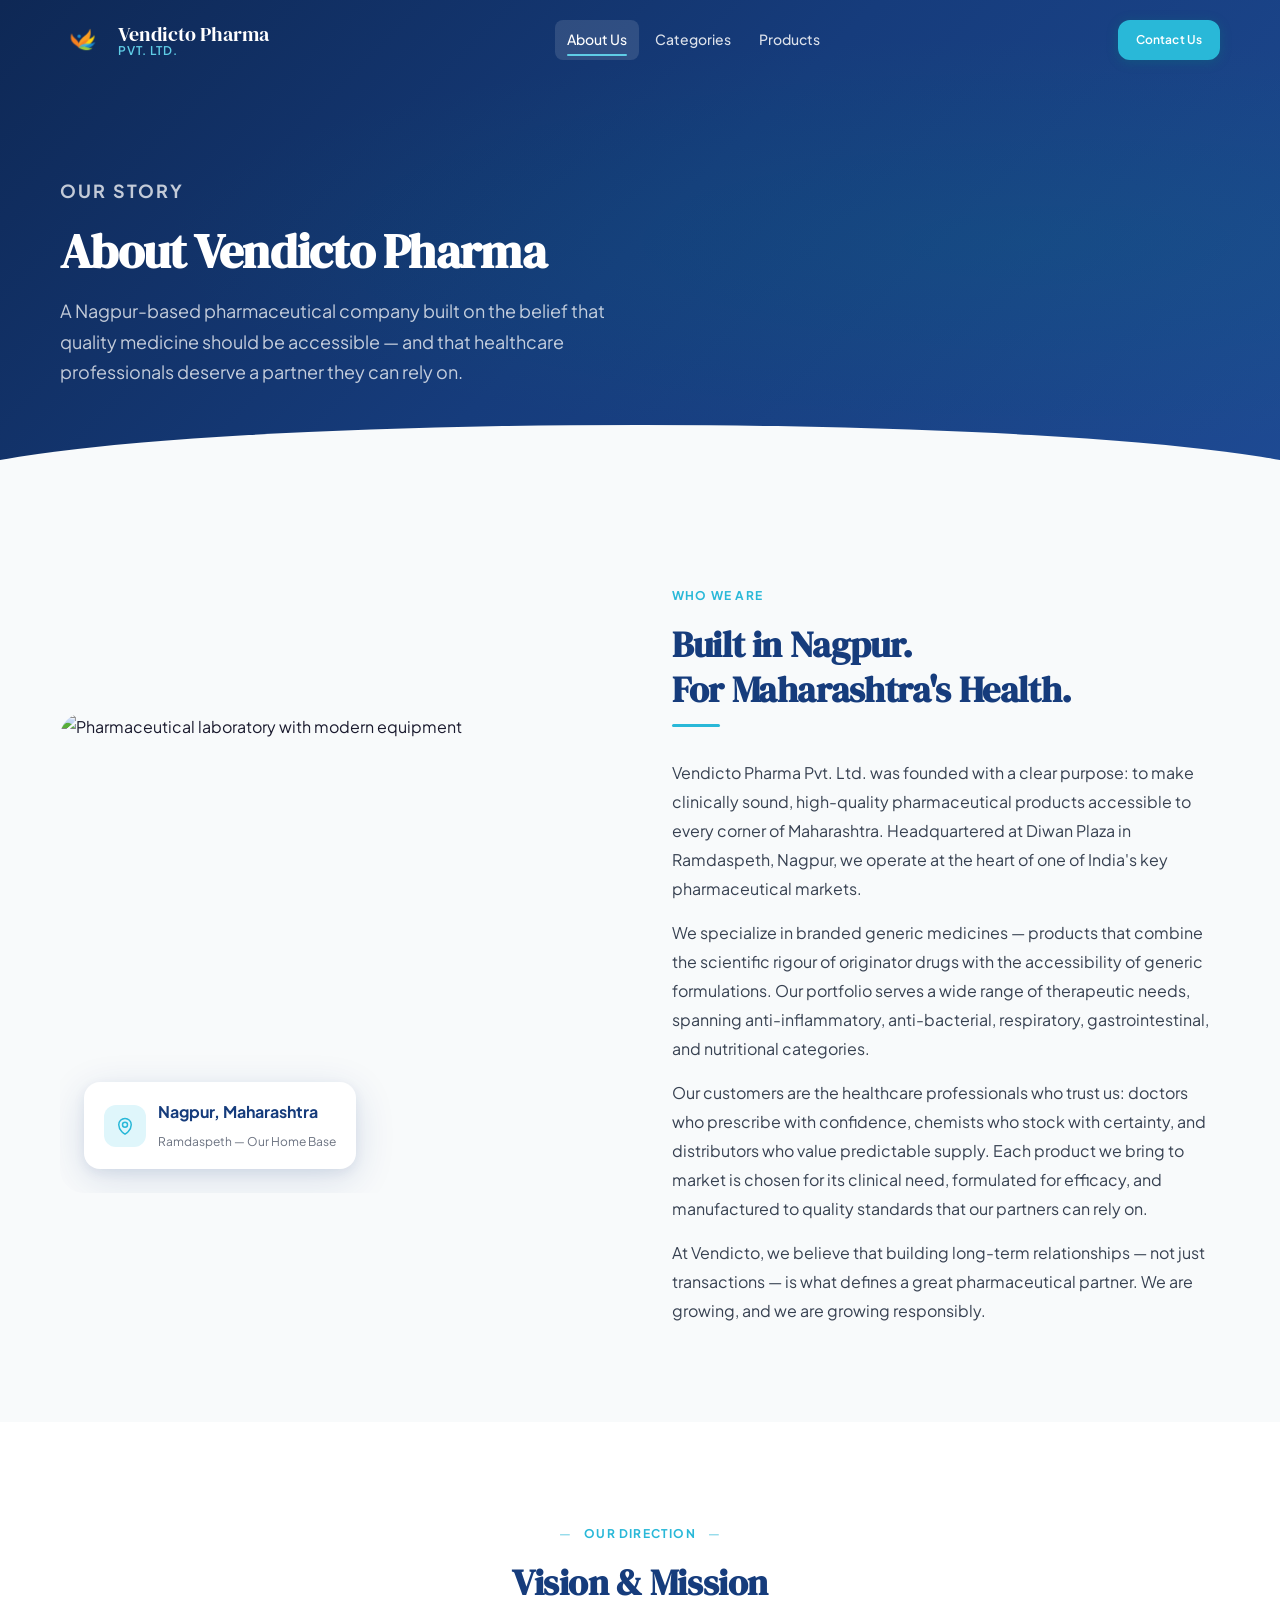
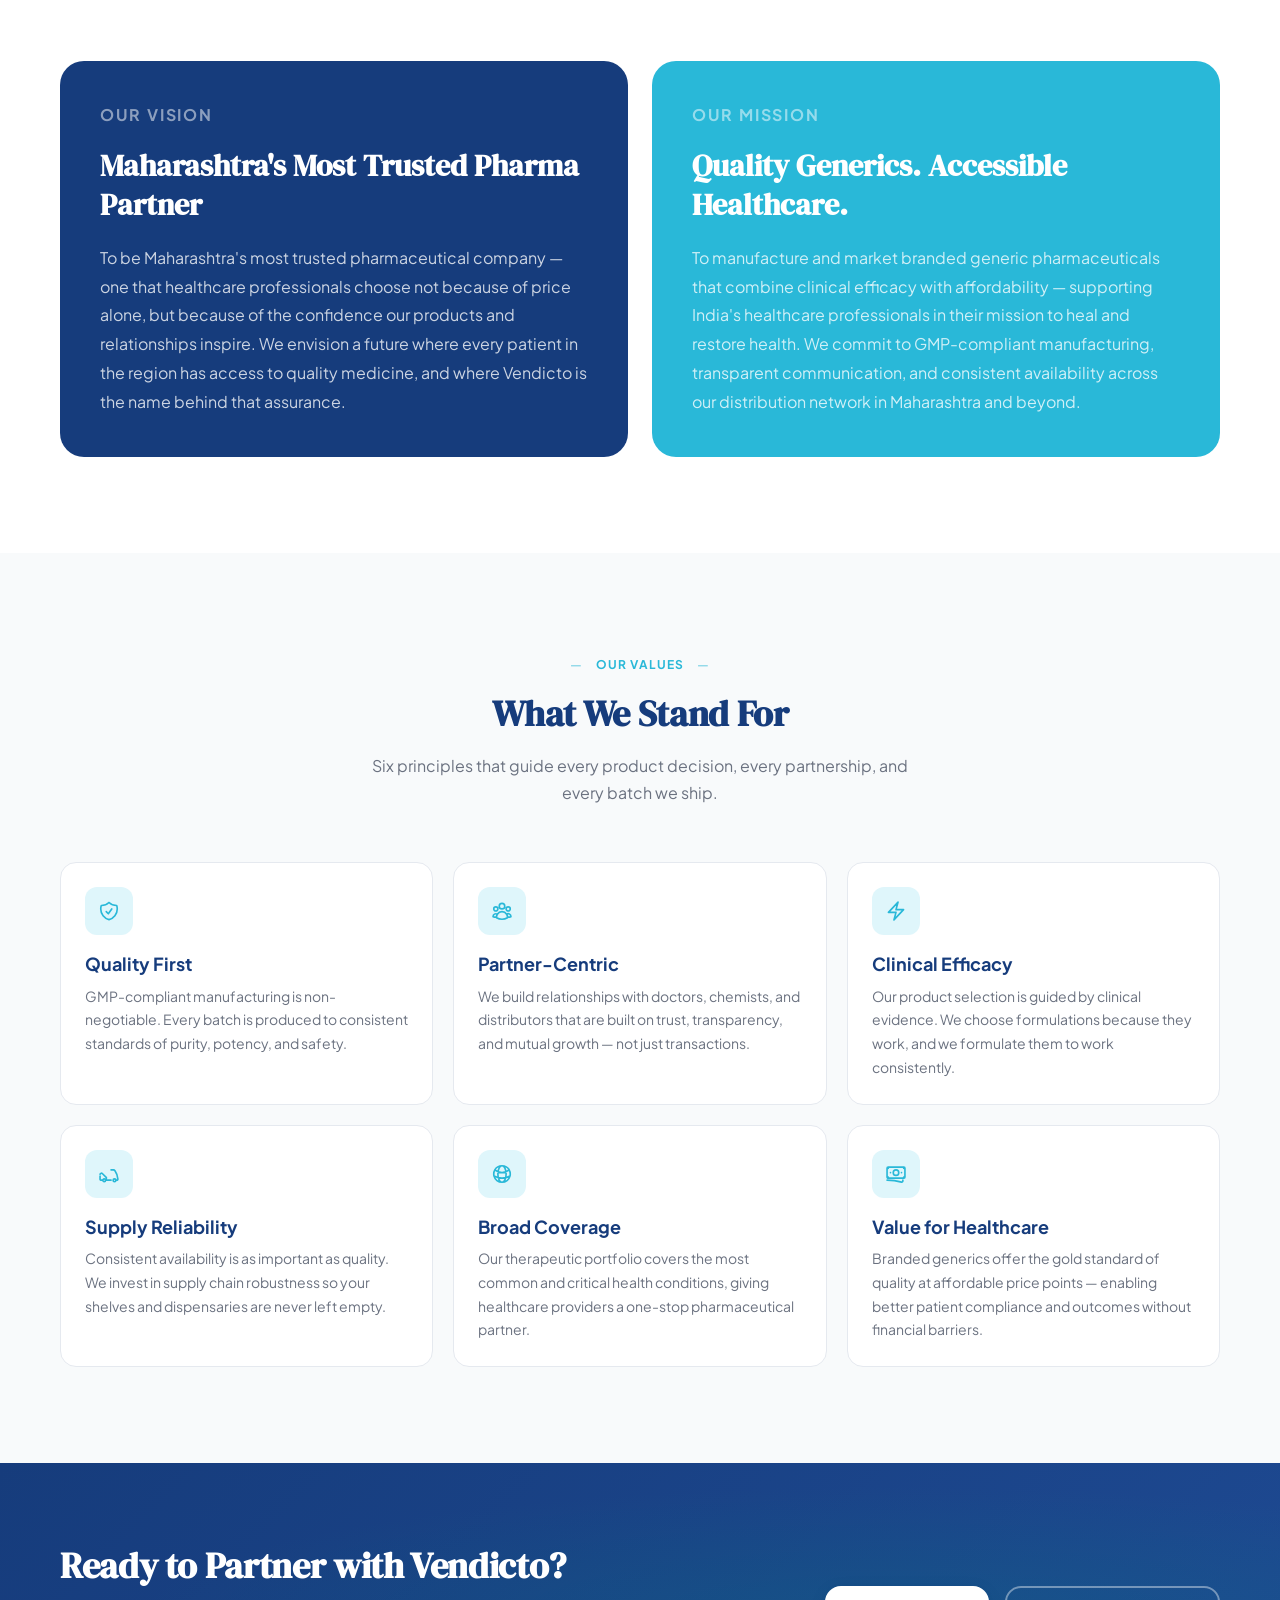
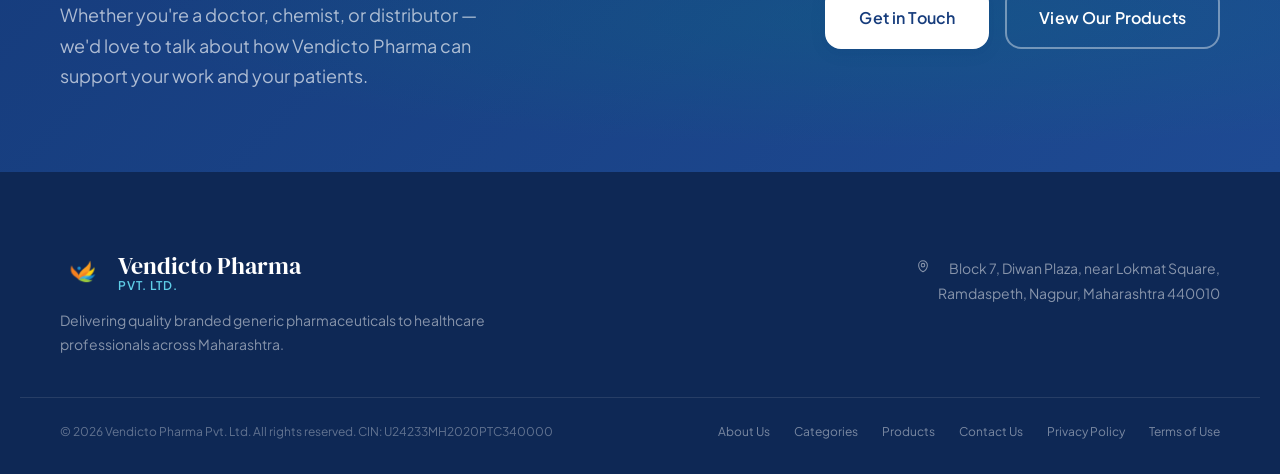
==== about.html @ 32414524 "Update canonical URLs to production domain" ====
<!DOCTYPE html>
<html lang="en">
<head>
  <meta charset="UTF-8" />
  <meta name="viewport" content="width=device-width, initial-scale=1.0" />
  <meta name="description" content="About Vendicto Pharma Pvt. Ltd. — A Nagpur-based pharmaceutical company committed to quality branded generics. Learn our story, vision, and values." />
  <link rel="canonical" href="https://vendictopharma.com/about.html" />
  <title>About Us | Vendicto Pharma Pvt. Ltd.</title>

  <link rel="preconnect" href="https://fonts.googleapis.com" />
  <link rel="preconnect" href="https://fonts.gstatic.com" crossorigin />
  <link href="https://fonts.googleapis.com/css2?family=DM+Serif+Display:ital@0;1&family=Plus+Jakarta+Sans:ital,wght@0,300;0,400;0,500;0,600;0,700;0,800;1,400&display=swap" rel="stylesheet" />

  <script src="https://cdnjs.cloudflare.com/ajax/libs/gsap/3.12.5/gsap.min.js"></script>
  <script src="https://cdnjs.cloudflare.com/ajax/libs/gsap/3.12.5/ScrollTrigger.min.js"></script>

  <link rel="stylesheet" href="styles/main.css" />
</head>
<body>

  <!-- NAVBAR -->
  <header class="navbar" role="banner">
    <div class="navbar-inner">
      <a href="index.html" class="navbar-logo" aria-label="Vendicto Pharma — Home">
        <img src="brand-monogram.png" class="logo-mark" width="46" height="46" alt="Vendicto Pharma" />
        <span class="logo-text">Vendicto Pharma<span>Pvt. Ltd.</span></span>
      </a>

      <nav class="nav-links" role="navigation" aria-label="Primary navigation">
        <a class="nav-link" href="about.html" data-page="about.html">About Us</a>
        <a class="nav-link" href="index.html#categories">Categories</a>
        <a class="nav-link" href="products.html"             data-page="products.html">Products</a>
      </nav>

      <div class="nav-cta">
        <a href="contact.html" class="btn btn-primary btn-sm">Contact Us</a>
        <button class="nav-hamburger" aria-label="Open navigation menu" aria-expanded="false" aria-controls="mobileMenu">
          <span></span><span></span><span></span>
        </button>
      </div>
    </div>
  </header>

  <div class="nav-mobile" id="mobileMenu" role="dialog" aria-modal="true" aria-label="Navigation menu">
    <div class="nav-mobile-overlay"></div>
    <div class="nav-mobile-panel">
      <div class="nav-mobile-header">
        <a href="index.html" class="navbar-logo" aria-label="Vendicto Pharma — Home">
          <img src="brand-monogram.png" class="logo-mark" width="46" height="46" alt="Vendicto Pharma" />
          <span class="logo-text">Vendicto Pharma<span>Pvt. Ltd.</span></span>
        </a>
        <button class="nav-mobile-close" aria-label="Close navigation menu">&#x2715;</button>
      </div>
      <nav>
        <a class="nav-link" href="index.html">Home</a>
        <a class="nav-link active" href="about.html" data-page="about.html">About Us</a>
        <a class="nav-link" href="index.html#categories">Categories</a>
        <a class="nav-link" href="products.html" data-page="products.html">Products</a>
        <a class="nav-link" href="contact.html"  data-page="contact.html">Contact Us</a>
      </nav>
    </div>
  </div>

  <main>

    <!-- PAGE HERO -->
    <section class="page-hero" aria-label="About Us page header">
      <div class="container">
        <p class="page-hero-label">Our Story</p>
        <h1>About Vendicto Pharma</h1>
        <p>A Nagpur-based pharmaceutical company built on the belief that quality medicine should be accessible — and that healthcare professionals deserve a partner they can rely on.</p>
      </div>
    </section>

    <!-- OUR STORY -->
    <section class="section section--bg" id="our-story">
      <div class="container">
        <div class="story-grid">
          <div class="story-image reveal">
            <img
              src="https://images.unsplash.com/photo-1576671081837-49000212a370?auto=format&fit=crop&w=900&q=80"
              alt="Pharmaceutical laboratory with modern equipment"
              width="900"
              height="480"
              loading="lazy"
            />
            <div class="story-image-badge">
              <div class="story-image-badge-icon" aria-hidden="true">
                <svg width="20" height="20" viewBox="0 0 24 24" fill="none" stroke="currentColor" stroke-width="1.8"><path d="M15 10.5a3 3 0 11-6 0 3 3 0 016 0z" stroke-linecap="round" stroke-linejoin="round"/><path d="M19.5 10.5c0 7.142-7.5 11.25-7.5 11.25S4.5 17.642 4.5 10.5a7.5 7.5 0 1115 0z" stroke-linecap="round" stroke-linejoin="round"/></svg>
              </div>
              <div class="story-image-badge-text">
                <strong>Nagpur, Maharashtra</strong>
                <span>Ramdaspeth — Our Home Base</span>
              </div>
            </div>
          </div>

          <div class="story-content reveal">
            <span class="section-label">Who We Are</span>
            <h2 class="heading-underline" style="margin-bottom: 2rem;">Built in Nagpur.<br>For Maharashtra's Health.</h2>

            <p>Vendicto Pharma Pvt. Ltd. was founded with a clear purpose: to make clinically sound, high-quality pharmaceutical products accessible to every corner of Maharashtra. Headquartered at Diwan Plaza in Ramdaspeth, Nagpur, we operate at the heart of one of India's key pharmaceutical markets.</p>

            <p>We specialize in branded generic medicines — products that combine the scientific rigour of originator drugs with the accessibility of generic formulations. Our portfolio serves a wide range of therapeutic needs, spanning anti-inflammatory, anti-bacterial, respiratory, gastrointestinal, and nutritional categories.</p>

            <p>Our customers are the healthcare professionals who trust us: doctors who prescribe with confidence, chemists who stock with certainty, and distributors who value predictable supply. Each product we bring to market is chosen for its clinical need, formulated for efficacy, and manufactured to quality standards that our partners can rely on.</p>

            <p>At Vendicto, we believe that building long-term relationships — not just transactions — is what defines a great pharmaceutical partner. We are growing, and we are growing responsibly.</p>
          </div>
        </div>
      </div>
    </section>

    <!-- VISION & MISSION -->
    <section class="section section--white" id="vision-mission">
      <div class="container">
        <div class="section-header section-header--centered reveal">
          <span class="section-label">Our Direction</span>
          <h2>Vision &amp; Mission</h2>
        </div>

        <div class="vm-grid">
          <div class="vm-card vm-card--vision reveal">
            <p class="vm-card-label">Our Vision</p>
            <h3>Maharashtra's Most Trusted Pharma Partner</h3>
            <p>To be Maharashtra's most trusted pharmaceutical company — one that healthcare professionals choose not because of price alone, but because of the confidence our products and relationships inspire. We envision a future where every patient in the region has access to quality medicine, and where Vendicto is the name behind that assurance.</p>
          </div>

          <div class="vm-card vm-card--mission reveal">
            <p class="vm-card-label">Our Mission</p>
            <h3>Quality Generics. Accessible Healthcare.</h3>
            <p>To manufacture and market branded generic pharmaceuticals that combine clinical efficacy with affordability — supporting India's healthcare professionals in their mission to heal and restore health. We commit to GMP-compliant manufacturing, transparent communication, and consistent availability across our distribution network in Maharashtra and beyond.</p>
          </div>
        </div>
      </div>
    </section>

    <!-- VALUES / WHY CHOOSE US -->
    <section class="section section--bg" id="our-values">
      <div class="container">
        <div class="section-header section-header--centered reveal">
          <span class="section-label">Our Values</span>
          <h2>What We Stand For</h2>
          <p>Six principles that guide every product decision, every partnership, and every batch we ship.</p>
        </div>

        <div class="values-grid reveal">

          <div class="value-card">
            <div class="value-card-icon" aria-hidden="true">
              <svg width="22" height="22" viewBox="0 0 24 24" fill="none" stroke="currentColor" stroke-width="1.8"><path d="M9 12.75L11.25 15 15 9.75m-3-7.036A11.959 11.959 0 013.598 6 11.99 11.99 0 003 9.749c0 5.592 3.824 10.29 9 11.623 5.176-1.332 9-6.03 9-11.622 0-1.31-.21-2.571-.598-3.751h-.152c-3.196 0-6.1-1.248-8.25-3.285z" stroke-linecap="round" stroke-linejoin="round"/></svg>
            </div>
            <h4>Quality First</h4>
            <p>GMP-compliant manufacturing is non-negotiable. Every batch is produced to consistent standards of purity, potency, and safety.</p>
          </div>

          <div class="value-card">
            <div class="value-card-icon" aria-hidden="true">
              <svg width="22" height="22" viewBox="0 0 24 24" fill="none" stroke="currentColor" stroke-width="1.8"><path d="M18 18.72a9.094 9.094 0 003.741-.479 3 3 0 00-4.682-2.72m.94 3.198l.001.031c0 .225-.012.447-.037.666A11.944 11.944 0 0112 21c-2.17 0-4.207-.576-5.963-1.584A6.062 6.062 0 016 18.719m12 0a5.971 5.971 0 00-.941-3.197m0 0A5.995 5.995 0 0012 12.75a5.995 5.995 0 00-5.058 2.772m0 0a3 3 0 00-4.681 2.72 8.986 8.986 0 003.74.477m.94-3.197a5.971 5.971 0 00-.94 3.197M15 6.75a3 3 0 11-6 0 3 3 0 016 0zm6 3a2.25 2.25 0 11-4.5 0 2.25 2.25 0 014.5 0zm-13.5 0a2.25 2.25 0 11-4.5 0 2.25 2.25 0 014.5 0z" stroke-linecap="round" stroke-linejoin="round"/></svg>
            </div>
            <h4>Partner-Centric</h4>
            <p>We build relationships with doctors, chemists, and distributors that are built on trust, transparency, and mutual growth — not just transactions.</p>
          </div>

          <div class="value-card">
            <div class="value-card-icon" aria-hidden="true">
              <svg width="22" height="22" viewBox="0 0 24 24" fill="none" stroke="currentColor" stroke-width="1.8"><path d="M3.75 13.5l10.5-11.25L12 10.5h8.25L9.75 21.75 12 13.5H3.75z" stroke-linecap="round" stroke-linejoin="round"/></svg>
            </div>
            <h4>Clinical Efficacy</h4>
            <p>Our product selection is guided by clinical evidence. We choose formulations because they work, and we formulate them to work consistently.</p>
          </div>

          <div class="value-card">
            <div class="value-card-icon" aria-hidden="true">
              <svg width="22" height="22" viewBox="0 0 24 24" fill="none" stroke="currentColor" stroke-width="1.8"><path d="M8.25 18.75a1.5 1.5 0 01-3 0m3 0a1.5 1.5 0 00-3 0m3 0h6m-9 0H3.375a1.125 1.125 0 01-1.125-1.125V14.25m17.25 4.5a1.5 1.5 0 01-3 0m3 0a1.5 1.5 0 00-3 0m3 0h1.125c.621 0 1.129-.504 1.09-1.124a17.902 17.902 0 00-3.213-9.193 2.056 2.056 0 00-1.58-.86H14.25M8.25 18.75l.866-1.732a1.125 1.125 0 00-.182-1.28l-4.25-4.25a1.125 1.125 0 00-1.44-.1L2.25 12.25" stroke-linecap="round" stroke-linejoin="round"/></svg>
            </div>
            <h4>Supply Reliability</h4>
            <p>Consistent availability is as important as quality. We invest in supply chain robustness so your shelves and dispensaries are never left empty.</p>
          </div>

          <div class="value-card">
            <div class="value-card-icon" aria-hidden="true">
              <svg width="22" height="22" viewBox="0 0 24 24" fill="none" stroke="currentColor" stroke-width="1.8"><path d="M12 21a9.004 9.004 0 008.716-6.747M12 21a9.004 9.004 0 01-8.716-6.747M12 21c2.485 0 4.5-4.03 4.5-9S14.485 3 12 3m0 18c-2.485 0-4.5-4.03-4.5-9S9.515 3 12 3m0 0a8.997 8.997 0 017.843 4.582M12 3a8.997 8.997 0 00-7.843 4.582m15.686 0A11.953 11.953 0 0112 10.5c-2.998 0-5.74-1.1-7.843-2.918m15.686 0A8.959 8.959 0 0121 12c0 .778-.099 1.533-.284 2.253m0 0A17.919 17.919 0 0112 16.5c-3.162 0-6.133-.815-8.716-2.247m0 0A9.015 9.015 0 013 12c0-1.605.42-3.113 1.157-4.418" stroke-linecap="round" stroke-linejoin="round"/></svg>
            </div>
            <h4>Broad Coverage</h4>
            <p>Our therapeutic portfolio covers the most common and critical health conditions, giving healthcare providers a one-stop pharmaceutical partner.</p>
          </div>

          <div class="value-card">
            <div class="value-card-icon" aria-hidden="true">
              <svg width="22" height="22" viewBox="0 0 24 24" fill="none" stroke="currentColor" stroke-width="1.8"><path d="M2.25 18.75a60.07 60.07 0 0115.797 2.101c.727.198 1.453-.342 1.453-1.096V18.75M3.75 4.5v.75A.75.75 0 013 6h-.75m0 0v-.375c0-.621.504-1.125 1.125-1.125H20.25M2.25 6v9m18-10.5v.75c0 .414.336.75.75.75h.75m-1.5-1.5h.375c.621 0 1.125.504 1.125 1.125v9.75c0 .621-.504 1.125-1.125 1.125h-.375m1.5-1.5H21a.75.75 0 00-.75.75v.75m0 0H3.75m0 0h-.375a1.125 1.125 0 01-1.125-1.125V15m1.5 1.5v-.75A.75.75 0 003 15h-.75M15 10.5a3 3 0 11-6 0 3 3 0 016 0zm3 0h.008v.008H18V10.5zm-12 0h.008v.008H6V10.5z" stroke-linecap="round" stroke-linejoin="round"/></svg>
            </div>
            <h4>Value for Healthcare</h4>
            <p>Branded generics offer the gold standard of quality at affordable price points — enabling better patient compliance and outcomes without financial barriers.</p>
          </div>

        </div>
      </div>
    </section>

    <!-- CTA BANNER -->
    <section class="cta-banner" aria-label="Contact us call to action">
      <div class="cta-banner-inner">
        <div>
          <h2>Ready to Partner with Vendicto?</h2>
          <p>Whether you're a doctor, chemist, or distributor — we'd love to talk about how Vendicto Pharma can support your work and your patients.</p>
        </div>
        <div class="cta-banner-actions">
          <a href="contact.html" class="btn btn-white btn-lg">Get in Touch</a>
          <a href="products.html" class="btn btn-outline-white btn-lg">View Our Products</a>
        </div>
      </div>
    </section>

  </main>

  <!-- FOOTER -->
  <footer class="footer" role="contentinfo">
    <div class="footer-top">
      <div class="footer-brand">
        <a href="index.html" class="navbar-logo" aria-label="Vendicto Pharma — Home">
          <img src="brand-monogram.png" class="logo-mark" width="46" height="46" alt="Vendicto Pharma" />
          <span class="logo-text">Vendicto Pharma<span>Pvt. Ltd.</span></span>
        </a>
        <p class="footer-tagline">Delivering quality branded generic pharmaceuticals to healthcare professionals across Maharashtra.</p>
      </div>
      <address class="footer-address" style="font-style:normal;">
        <svg width="14" height="14" viewBox="0 0 24 24" fill="none" stroke="currentColor" stroke-width="1.8" aria-hidden="true" style="flex-shrink:0;margin-top:3px;"><path d="M15 10.5a3 3 0 11-6 0 3 3 0 016 0z" stroke-linecap="round" stroke-linejoin="round"/><path d="M19.5 10.5c0 7.142-7.5 11.25-7.5 11.25S4.5 17.642 4.5 10.5a7.5 7.5 0 1115 0z" stroke-linecap="round" stroke-linejoin="round"/></svg>
        Block 7, Diwan Plaza, near Lokmat Square,<br>Ramdaspeth, Nagpur, Maharashtra 440010
      </address>
    </div>
    <div class="footer-bottom">
      <p class="footer-copyright">&copy; 2026 Vendicto Pharma Pvt. Ltd. All rights reserved. CIN: U24233MH2020PTC340000</p>
      <nav class="footer-all-links" aria-label="Footer links">
        <a href="about.html">About Us</a>
        <a href="index.html#categories">Categories</a>
        <a href="products.html">Products</a>
        <a href="contact.html">Contact Us</a>
        <a href="#">Privacy Policy</a>
        <a href="#">Terms of Use</a>
      </nav>
    </div>
  </footer>

  <script src="js/main.js"></script>
</body>
</html>
---- styles/main.css ----
/* ==========================================================================
   Vendicto Pharma Pvt. Ltd. — Design System
   Agency: Crayon Studios
   Archetype: Ruler (Authority) + Caregiver (Warmth)
   Stack: Pure HTML/CSS/JS | DM Serif Display + Plus Jakarta Sans | GSAP
   ========================================================================== */

/* --------------------------------------------------------------------------
   1. DESIGN TOKENS
   -------------------------------------------------------------------------- */
:root {
  /* Brand Colors */
  --navy:          #163C7C;
  --navy-dark:     #0e2855;
  --navy-mid:      #1e4a93;
  --navy-soft:     #EDF2FA;
  --navy-subtle:   #f3f6fc;
  --teal:          #29B8D8;
  --teal-dark:     #1A9AB8;
  --teal-light:    #DFF6FB;
  --teal-mid:      #5FCDE6;

  /* Neutrals */
  --white:         #FFFFFF;
  --bg:            #F8FAFB;
  --surface:       #FFFFFF;
  --border:        #E5E9EF;
  --border-dark:   #d0d8e4;

  /* Text */
  --text-primary:  #1A1A2E;
  --text-secondary:#374151;
  --text-muted:    #6B7280;
  --text-light:    #9CA3AF;
  --text-inverse:  #FFFFFF;

  /* Accents */
  --orange:        #F4793A;
  --orange-light:  #FFF0E9;
  --green-soft:    #E8F5E9;

  /* Typography */
  --font-display:  'DM Serif Display', Georgia, serif;
  --font-body:     'Plus Jakarta Sans', -apple-system, sans-serif;

  /* Scale */
  --text-xs:   0.75rem;     /* 12px */
  --text-sm:   0.875rem;    /* 14px */
  --text-base: 1rem;        /* 16px */
  --text-lg:   1.125rem;    /* 18px */
  --text-xl:   1.25rem;     /* 20px */
  --text-2xl:  1.5rem;      /* 24px */
  --text-3xl:  1.875rem;    /* 30px */
  --text-4xl:  2.25rem;     /* 36px */
  --text-5xl:  3rem;        /* 48px */
  --text-6xl:  3.75rem;     /* 60px */
  --text-7xl:  4.5rem;      /* 72px */

  /* Spacing */
  --space-1:  0.25rem;
  --space-2:  0.5rem;
  --space-3:  0.75rem;
  --space-4:  1rem;
  --space-5:  1.25rem;
  --space-6:  1.5rem;
  --space-8:  2rem;
  --space-10: 2.5rem;
  --space-12: 3rem;
  --space-16: 4rem;
  --space-20: 5rem;
  --space-24: 6rem;
  --space-32: 8rem;

  /* Radii */
  --radius-sm:  0.25rem;
  --radius-md:  0.5rem;
  --radius-lg:  0.75rem;
  --radius-xl:  1rem;
  --radius-2xl: 1.5rem;
  --radius-full: 9999px;

  /* Shadows */
  --shadow-sm:  0 1px 3px rgba(22, 60, 124, 0.06), 0 1px 2px rgba(22, 60, 124, 0.04);
  --shadow-md:  0 4px 16px rgba(22, 60, 124, 0.10), 0 2px 6px rgba(22, 60, 124, 0.06);
  --shadow-lg:  0 10px 40px rgba(22, 60, 124, 0.14), 0 4px 12px rgba(22, 60, 124, 0.08);
  --shadow-xl:  0 20px 60px rgba(22, 60, 124, 0.18);
  --shadow-teal: 0 4px 20px rgba(41, 184, 216, 0.28);

  /* Transitions */
  --ease-out:  cubic-bezier(0.16, 1, 0.3, 1);
  --ease-in:   cubic-bezier(0.4, 0, 1, 1);
  --duration-fast:   150ms;
  --duration-normal: 250ms;
  --duration-slow:   400ms;

  /* Container */
  --container-max: 1240px;
  --container-pad: clamp(1.25rem, 5vw, 2.5rem);
  --section-py: clamp(4rem, 8vw, 6rem);
}

/* --------------------------------------------------------------------------
   2. RESET & BASE
   -------------------------------------------------------------------------- */
*, *::before, *::after {
  box-sizing: border-box;
  margin: 0;
  padding: 0;
}

html {
  scroll-behavior: smooth;
  -webkit-text-size-adjust: 100%;
}

body {
  font-family: var(--font-body);
  font-size: var(--text-base);
  line-height: 1.7;
  color: var(--text-primary);
  background-color: var(--bg);
  -webkit-font-smoothing: antialiased;
  -moz-osx-font-smoothing: grayscale;
  overflow-x: hidden;
}

img {
  max-width: 100%;
  height: auto;
  display: block;
}

a {
  color: inherit;
  text-decoration: none;
}

ul, ol {
  list-style: none;
}

button {
  font-family: var(--font-body);
  cursor: pointer;
  border: none;
  background: none;
}

input, textarea, select {
  font-family: var(--font-body);
  font-size: var(--text-base);
}

:focus-visible {
  outline: 2px solid var(--teal);
  outline-offset: 3px;
  border-radius: var(--radius-sm);
}

@media (prefers-reduced-motion: reduce) {
  *, *::before, *::after {
    animation-duration: 0.01ms !important;
    animation-iteration-count: 1 !important;
    transition-duration: 0.01ms !important;
  }
  /* keep marquee scrolling even with reduced-motion preference */
  .certs-track {
    animation-duration: 40s !important;
    animation-iteration-count: infinite !important;
  }
}

/* --------------------------------------------------------------------------
   3. TYPOGRAPHY
   -------------------------------------------------------------------------- */
.display-xl {
  font-family: var(--font-display);
  font-size: clamp(2.75rem, 6vw, var(--text-7xl));
  line-height: 1.1;
  letter-spacing: -0.02em;
  color: var(--text-primary);
}

.display-lg {
  font-family: var(--font-display);
  font-size: clamp(2.25rem, 5vw, var(--text-6xl));
  line-height: 1.15;
  letter-spacing: -0.02em;
}

h1, .h1 {
  font-family: var(--font-display);
  font-size: clamp(2rem, 4vw, var(--text-5xl));
  line-height: 1.2;
  letter-spacing: -0.015em;
}

h2, .h2 {
  font-family: var(--font-display);
  font-size: clamp(1.75rem, 3.5vw, var(--text-4xl));
  line-height: 1.25;
  letter-spacing: -0.01em;
  color: var(--navy);
}

h3, .h3 {
  font-family: var(--font-body);
  font-size: var(--text-2xl);
  font-weight: 700;
  line-height: 1.3;
  color: var(--text-primary);
}

h4, .h4 {
  font-family: var(--font-body);
  font-size: var(--text-xl);
  font-weight: 600;
  line-height: 1.4;
}

.text-lead {
  font-size: var(--text-lg);
  line-height: 1.75;
  color: var(--text-secondary);
  font-weight: 400;
}

.text-body {
  font-size: var(--text-base);
  line-height: 1.75;
  color: var(--text-secondary);
}

.text-sm { font-size: var(--text-sm); }
.text-xs { font-size: var(--text-xs); }

.section-label {
  display: inline-block;
  font-size: var(--text-xs);
  font-weight: 700;
  letter-spacing: 0.1em;
  text-transform: uppercase;
  color: var(--teal);
  margin-bottom: var(--space-4);
}

/* --------------------------------------------------------------------------
   4. LAYOUT
   -------------------------------------------------------------------------- */
.container {
  max-width: var(--container-max);
  margin-inline: auto;
  padding-inline: var(--container-pad);
}

.section {
  padding-block: var(--section-py);
}

.section--white { background-color: var(--white); }
.section--bg    { background-color: var(--bg); }
.section--navy  { background-color: var(--navy); }

.grid-2 { display: grid; grid-template-columns: 1fr 1fr; gap: var(--space-8); }
.grid-3 { display: grid; grid-template-columns: repeat(3, 1fr); gap: var(--space-6); }
.grid-4 { display: grid; grid-template-columns: repeat(4, 1fr); gap: var(--space-6); }

@media (max-width: 1024px) {
  .grid-4 { grid-template-columns: repeat(2, 1fr); }
}

@media (max-width: 768px) {
  .grid-2 { grid-template-columns: 1fr; }
  .grid-3 { grid-template-columns: 1fr; }
  .grid-4 { grid-template-columns: 1fr; }
}

/* --------------------------------------------------------------------------
   5. NAVBAR
   -------------------------------------------------------------------------- */
.navbar {
  position: fixed;
  top: 0;
  left: 0;
  right: 0;
  z-index: 1000;
  padding-block: var(--space-5);
  transition: background-color var(--duration-normal) var(--ease-out),
              box-shadow var(--duration-normal) var(--ease-out),
              padding var(--duration-normal) var(--ease-out);
}

.navbar.scrolled {
  background-color: var(--white);
  box-shadow: var(--shadow-md);
  padding-block: var(--space-4);
}

.navbar-inner {
  max-width: var(--container-max);
  margin-inline: auto;
  padding-inline: var(--container-pad);
  display: flex;
  align-items: center;
  justify-content: space-between;
  gap: var(--space-8);
}

.navbar-logo {
  display: flex;
  align-items: center;
  gap: var(--space-3);
  text-decoration: none;
  flex-shrink: 0;
}

.logo-mark {
  flex-shrink: 0;
  object-fit: contain;
  transition: transform var(--duration-normal) var(--ease-out);
}

@media (max-width: 640px) {
  .navbar-logo .logo-text { display: none; }
}

.navbar-logo:hover .logo-mark {
  transform: scale(1.05);
}

.logo-text {
  font-family: var(--font-display);
  font-size: var(--text-xl);
  color: var(--navy);
  line-height: 1.2;
}

.logo-text span {
  display: block;
  font-family: var(--font-body);
  font-size: var(--text-xs);
  font-weight: 600;
  letter-spacing: 0.08em;
  text-transform: uppercase;
  color: var(--teal);
  margin-top: -2px;
}

.navbar.hero-mode .logo-text {
  color: var(--white);
}

.navbar.hero-mode .logo-text span {
  color: var(--teal-mid);
}

.nav-links {
  display: flex;
  align-items: center;
  gap: var(--space-1);
}

.nav-link {
  font-size: var(--text-sm);
  font-weight: 500;
  color: var(--text-primary);
  padding: var(--space-2) var(--space-3);
  border-radius: var(--radius-md);
  transition: color var(--duration-fast), background-color var(--duration-fast);
  position: relative;
}

.navbar.hero-mode .nav-link {
  color: rgba(255,255,255,0.85);
}

.nav-link::after {
  content: '';
  position: absolute;
  bottom: 4px;
  left: var(--space-3);
  right: var(--space-3);
  height: 2px;
  background-color: var(--teal);
  border-radius: var(--radius-full);
  transform: scaleX(0);
  transition: transform var(--duration-fast) var(--ease-out);
}

.nav-link:hover,
.nav-link.active {
  color: var(--navy);
  background-color: var(--navy-soft);
}

.navbar.hero-mode .nav-link:hover,
.navbar.hero-mode .nav-link.active {
  color: var(--white);
  background-color: rgba(255,255,255,0.12);
}

.nav-link.active::after,
.nav-link:hover::after {
  transform: scaleX(1);
}

.navbar.hero-mode .nav-link.active::after,
.navbar.hero-mode .nav-link:hover::after {
  background-color: var(--teal-mid);
}

.nav-cta {
  display: flex;
  align-items: center;
  gap: var(--space-4);
  flex-shrink: 0;
}

/* Hamburger */
.nav-hamburger {
  display: none;
  flex-direction: column;
  justify-content: center;
  gap: 5px;
  width: 36px;
  height: 36px;
  cursor: pointer;
  padding: var(--space-2);
  border-radius: var(--radius-md);
  transition: background-color var(--duration-fast);
}

.nav-hamburger:hover {
  background-color: var(--navy-soft);
}

.nav-hamburger span {
  display: block;
  height: 2px;
  background-color: var(--navy);
  border-radius: var(--radius-full);
  transition: transform var(--duration-normal) var(--ease-out),
              opacity var(--duration-fast);
}

.navbar.hero-mode .nav-hamburger span {
  background-color: var(--white);
}

.nav-hamburger.open span:nth-child(1) { transform: translateY(7px) rotate(45deg); }
.nav-hamburger.open span:nth-child(2) { opacity: 0; transform: scaleX(0); }
.nav-hamburger.open span:nth-child(3) { transform: translateY(-7px) rotate(-45deg); }

/* Mobile Menu */
.nav-mobile {
  display: none;
  position: fixed;
  inset: 0;
  z-index: 999;
  pointer-events: none;
}

.nav-mobile.open {
  pointer-events: all;
}

.nav-mobile-overlay {
  position: absolute;
  inset: 0;
  background: rgba(22, 60, 124, 0.35);
  backdrop-filter: blur(4px);
  -webkit-backdrop-filter: blur(4px);
  opacity: 0;
  transition: opacity var(--duration-normal) var(--ease-out);
}

.nav-mobile.open .nav-mobile-overlay {
  opacity: 1;
}

.nav-mobile-panel {
  position: absolute;
  top: 0;
  left: 0;
  right: 0;
  background: var(--white);
  padding: var(--space-6) var(--container-pad) var(--space-8);
  border-bottom-left-radius: var(--radius-2xl);
  border-bottom-right-radius: var(--radius-2xl);
  box-shadow: 0 24px 60px rgba(22, 60, 124, 0.18);
  transform: translateY(-100%);
  transition: transform 0.4s var(--ease-out);
}

.nav-mobile.open .nav-mobile-panel {
  transform: translateY(0);
}

.nav-mobile-header {
  display: flex;
  align-items: center;
  justify-content: space-between;
  padding-bottom: var(--space-5);
  margin-bottom: var(--space-2);
  border-bottom: 1px solid var(--border);
}

.nav-mobile nav {
  display: flex;
  flex-direction: column;
}

.nav-mobile .nav-link {
  font-family: var(--font-display);
  font-size: var(--text-3xl);
  color: var(--text-primary);
  padding: var(--space-5) 0;
  border-bottom: 1px solid var(--border);
  text-decoration: none;
  position: relative;
  transition: color var(--duration-fast);
}

.nav-mobile .nav-link:last-child {
  border-bottom: none;
}

.nav-mobile .nav-link:hover {
  color: var(--navy);
}

.nav-mobile .nav-link.active {
  color: var(--teal);
}

.nav-mobile .nav-link.active::after {
  content: '';
  position: absolute;
  bottom: 12px;
  left: 0;
  width: 36px;
  height: 3px;
  background: var(--teal);
  border-radius: var(--radius-full);
}

.nav-mobile-close {
  font-size: var(--text-xl);
  color: var(--text-primary);
  width: 44px;
  height: 44px;
  display: flex;
  align-items: center;
  justify-content: center;
  border-radius: var(--radius-full);
  background: var(--navy-soft);
  border: none;
  cursor: pointer;
  flex-shrink: 0;
  transition: background-color var(--duration-fast);
}

.nav-mobile-close:hover {
  background-color: var(--border);
}

@media (max-width: 900px) {
  .nav-links { display: none; }
  .nav-hamburger { display: flex; }
  .nav-mobile { display: flex; }
}

/* --------------------------------------------------------------------------
   6. BUTTONS
   -------------------------------------------------------------------------- */
.btn {
  display: inline-flex;
  align-items: center;
  justify-content: center;
  gap: var(--space-2);
  font-size: var(--text-sm);
  font-weight: 600;
  letter-spacing: 0.01em;
  padding: 0.75rem 1.5rem;
  border-radius: var(--radius-lg);
  transition: all var(--duration-normal) var(--ease-out);
  white-space: nowrap;
  cursor: pointer;
  border: 2px solid transparent;
  text-decoration: none;
}

.btn-primary {
  background-color: var(--teal);
  color: var(--white);
  border-color: var(--teal);
  box-shadow: 0 2px 12px rgba(0, 137, 123, 0.3);
}

.btn-primary:hover {
  background-color: var(--teal-dark);
  border-color: var(--teal-dark);
  box-shadow: var(--shadow-teal);
  transform: translateY(-1px);
}

.btn-primary:active {
  transform: translateY(0);
}

.btn-secondary {
  background-color: transparent;
  color: var(--navy);
  border-color: var(--navy);
}

.btn-secondary:hover {
  background-color: var(--navy);
  color: var(--white);
  transform: translateY(-1px);
}

.btn-outline-white {
  background-color: transparent;
  color: var(--white);
  border-color: rgba(255,255,255,0.4);
}

.btn-outline-white:hover {
  background-color: rgba(255,255,255,0.1);
  border-color: rgba(255,255,255,0.7);
}

.btn-white {
  background-color: var(--white);
  color: var(--navy);
  border-color: var(--white);
  box-shadow: var(--shadow-md);
}

.btn-white:hover {
  background-color: var(--teal-light);
  border-color: var(--teal-light);
  color: var(--teal-dark);
  transform: translateY(-1px);
}

.btn-lg {
  padding: 1rem 2rem;
  font-size: var(--text-base);
  border-radius: var(--radius-xl);
}

.btn-sm {
  padding: 0.5rem 1rem;
  font-size: var(--text-xs);
}

/* --------------------------------------------------------------------------
   7. PAGE HERO (INNER PAGES)
   -------------------------------------------------------------------------- */
.page-hero {
  background: linear-gradient(135deg, var(--navy-dark) 0%, var(--navy) 50%, var(--navy-mid) 100%);
  padding-top: calc(var(--section-py) + 5rem);
  padding-bottom: var(--section-py);
  position: relative;
  overflow: hidden;
}

.page-hero::before {
  content: '';
  position: absolute;
  inset: 0;
  background: radial-gradient(ellipse at 80% 50%, rgba(0, 137, 123, 0.12) 0%, transparent 60%);
  pointer-events: none;
}

.page-hero::after {
  content: '';
  position: absolute;
  bottom: -1px;
  left: 0;
  right: 0;
  height: 60px;
  background: var(--bg);
  clip-path: ellipse(55% 100% at 50% 100%);
}

@media (max-width: 768px) {
  .page-hero::after {
    height: 32px;
    clip-path: ellipse(70% 100% at 50% 100%);
  }
  .page-hero {
    padding-bottom: calc(var(--section-py) + 1rem);
  }
}

.page-hero .container { position: relative; z-index: 1; }

.page-hero-label {
  font-size: var(--text-xs);
  font-weight: 700;
  letter-spacing: 0.12em;
  text-transform: uppercase;
  color: var(--teal-mid);
  margin-bottom: var(--space-4);
}

.page-hero h1 {
  color: var(--white);
  margin-bottom: var(--space-4);
}

.page-hero p {
  color: rgba(255,255,255,0.75);
  font-size: var(--text-lg);
  max-width: 600px;
}

/* --------------------------------------------------------------------------
   8. HERO — HOME
   -------------------------------------------------------------------------- */
.hero {
  min-height: 100vh;
  display: flex;
  align-items: center;
  position: relative;
  overflow: hidden;
  background: linear-gradient(135deg, var(--navy-dark) 0%, var(--navy) 40%, var(--navy-mid) 80%, #0a3060 100%);
}

.hero-bg-orb {
  position: absolute;
  border-radius: var(--radius-full);
  pointer-events: none;
}

.hero-bg-orb--1 {
  width: 600px;
  height: 600px;
  background: radial-gradient(circle, rgba(0,137,123,0.15) 0%, transparent 70%);
  top: -100px;
  right: -100px;
}

.hero-bg-orb--2 {
  width: 400px;
  height: 400px;
  background: radial-gradient(circle, rgba(0,137,123,0.08) 0%, transparent 70%);
  bottom: 50px;
  left: 10%;
}

.hero-bg-grid {
  position: absolute;
  inset: 0;
  background-image:
    linear-gradient(rgba(255,255,255,0.025) 1px, transparent 1px),
    linear-gradient(90deg, rgba(255,255,255,0.025) 1px, transparent 1px);
  background-size: 60px 60px;
  pointer-events: none;
}

.hero-inner {
  max-width: var(--container-max);
  margin-inline: auto;
  padding-inline: var(--container-pad);
  padding-block: clamp(6rem, 15vh, 10rem);
  position: relative;
  z-index: 1;
  display: grid;
  grid-template-columns: 1fr 1fr;
  gap: var(--space-16);
  align-items: center;
}

.hero-content {
  max-width: 580px;
}

.hero-badge {
  display: inline-flex;
  align-items: center;
  gap: var(--space-2);
  background: rgba(0, 137, 123, 0.15);
  border: 1px solid rgba(77, 182, 172, 0.3);
  border-radius: var(--radius-full);
  padding: var(--space-2) var(--space-4);
  margin-bottom: var(--space-6);
}

.hero-badge-dot {
  width: 6px;
  height: 6px;
  border-radius: var(--radius-full);
  background-color: var(--teal-mid);
  animation: pulse-dot 2s infinite;
}

@keyframes pulse-dot {
  0%, 100% { opacity: 1; transform: scale(1); }
  50% { opacity: 0.5; transform: scale(0.8); }
}

.hero-badge-text {
  font-size: var(--text-xs);
  font-weight: 600;
  letter-spacing: 0.08em;
  text-transform: uppercase;
  color: var(--teal-mid);
}

.hero-headline {
  font-family: var(--font-display);
  font-size: clamp(2.5rem, 5.5vw, 4.25rem);
  line-height: 1.08;
  letter-spacing: -0.025em;
  color: var(--white);
  margin-bottom: var(--space-6);
}

.hero-headline em {
  font-style: italic;
  color: var(--teal-mid);
}

.hero-subtext {
  font-size: var(--text-lg);
  line-height: 1.75;
  color: rgba(255,255,255,0.72);
  margin-bottom: var(--space-10);
  max-width: 480px;
}

.hero-ctas {
  display: flex;
  align-items: center;
  gap: var(--space-4);
  flex-wrap: wrap;
}

.hero-visual {
  display: flex;
  justify-content: center;
  align-items: center;
  position: relative;
}

.hero-visual-card {
  background: rgba(255,255,255,0.06);
  border: 1px solid rgba(255,255,255,0.12);
  border-radius: var(--radius-2xl);
  padding: var(--space-8);
  backdrop-filter: blur(12px);
  width: 100%;
  max-width: 380px;
}

.hero-stat-list {
  display: flex;
  flex-direction: column;
  gap: var(--space-6);
}

.hero-stat-item {
  display: flex;
  align-items: center;
  gap: var(--space-4);
}

.hero-stat-icon {
  width: 48px;
  height: 48px;
  border-radius: var(--radius-xl);
  background: rgba(255, 255, 255, 0.15);
  color: var(--white);
  display: flex;
  align-items: center;
  justify-content: center;
  flex-shrink: 0;
}

.hero-stat-info strong {
  display: block;
  font-size: var(--text-xl);
  font-weight: 700;
  color: var(--white);
  line-height: 1.2;
}

.hero-stat-info span {
  font-size: var(--text-sm);
  color: rgba(255,255,255,0.6);
}

.hero-scroll {
  position: absolute;
  bottom: var(--space-8);
  left: 50%;
  transform: translateX(-50%);
  display: flex;
  flex-direction: column;
  align-items: center;
  gap: var(--space-2);
  color: rgba(255,255,255,0.4);
  font-size: var(--text-xs);
  letter-spacing: 0.08em;
  text-transform: uppercase;
  cursor: pointer;
}

.hero-scroll-line {
  width: 1px;
  height: 40px;
  background: linear-gradient(to bottom, rgba(255,255,255,0.4), transparent);
  animation: scroll-line 2s infinite;
}

@keyframes scroll-line {
  0% { opacity: 1; transform: scaleY(1) translateY(0); }
  100% { opacity: 0; transform: scaleY(0.5) translateY(20px); }
}

@media (max-width: 900px) {
  .hero-inner { grid-template-columns: 1fr; }
  .hero-visual { display: none; }
}

/* --------------------------------------------------------------------------
   9. STATS BAR
   -------------------------------------------------------------------------- */
.stats-bar {
  background-color: var(--navy);
  padding-block: var(--space-10);
}

.stats-bar-inner {
  display: grid;
  grid-template-columns: repeat(3, 1fr);
  gap: var(--space-6);
  max-width: var(--container-max);
  margin-inline: auto;
  padding-inline: var(--container-pad);
}

.stat-item {
  display: flex;
  flex-direction: column;
  align-items: center;
  text-align: center;
  padding: var(--space-6) var(--space-4);
  border-right: 1px solid rgba(255,255,255,0.1);
}

.stat-item:last-child {
  border-right: none;
}

.stat-number {
  font-family: var(--font-display);
  font-size: clamp(2rem, 4vw, 2.75rem);
  color: var(--teal-mid);
  line-height: 1;
  margin-bottom: var(--space-2);
}

.stat-label {
  font-size: var(--text-sm);
  color: rgba(255,255,255,0.65);
  font-weight: 500;
  letter-spacing: 0.02em;
}

@media (max-width: 600px) {
  .stats-bar-inner { grid-template-columns: 1fr; }
  .stat-item { border-right: none; border-bottom: 1px solid rgba(255,255,255,0.1); }
  .stat-item:last-child { border-bottom: none; }
}

/* --------------------------------------------------------------------------
   10. SECTION HEADER
   -------------------------------------------------------------------------- */
.section-header {
  margin-bottom: clamp(2.5rem, 5vw, 3.5rem);
}

.section-header--centered {
  text-align: center;
}

.section-header--centered .section-label::before,
.section-header--centered .section-label::after {
  content: '—';
  margin-inline: var(--space-3);
  opacity: 0.5;
}

.section-header h2 {
  margin-bottom: var(--space-4);
}

.section-header p {
  color: var(--text-muted);
  max-width: 560px;
}

.section-header--centered p {
  margin-inline: auto;
}

/* --------------------------------------------------------------------------
   11. THERAPEUTIC AREA CARDS
   -------------------------------------------------------------------------- */
.therapeutic-grid {
  display: grid;
  grid-template-columns: repeat(3, 1fr);
  gap: var(--space-6);
}

.therapeutic-card {
  background: var(--white);
  border: 1px solid var(--border);
  border-radius: var(--radius-2xl);
  padding: var(--space-8) var(--space-6);
  text-decoration: none;
  display: flex;
  flex-direction: column;
  gap: var(--space-4);
  transition: all var(--duration-normal) var(--ease-out);
  position: relative;
  overflow: hidden;
}

.therapeutic-card::before {
  content: '';
  position: absolute;
  top: 0;
  left: 0;
  right: 0;
  height: 4px;
  background: linear-gradient(90deg, var(--teal), var(--navy));
  transform: scaleX(0);
  transform-origin: left;
  transition: transform var(--duration-normal) var(--ease-out);
  border-radius: var(--radius-full) var(--radius-full) 0 0;
}

.therapeutic-card:hover {
  border-color: var(--teal-light);
  box-shadow: var(--shadow-lg);
  transform: translateY(-4px);
}

.therapeutic-card:hover::before {
  transform: scaleX(1);
}

.therapeutic-card-icon {
  width: 52px;
  height: 52px;
  border-radius: var(--radius-xl);
  background: var(--teal-light);
  display: flex;
  align-items: center;
  justify-content: center;
  color: var(--teal);
  flex-shrink: 0;
  transition: background-color var(--duration-fast);
}

.therapeutic-card:hover .therapeutic-card-icon {
  background: var(--teal);
  color: var(--white);
}

.therapeutic-card-count {
  font-size: var(--text-xs);
  font-weight: 700;
  letter-spacing: 0.06em;
  text-transform: uppercase;
  color: var(--teal);
  margin-bottom: var(--space-1);
}

.therapeutic-card h3 {
  font-size: var(--text-xl);
  font-weight: 700;
  color: var(--navy);
  margin-bottom: var(--space-2);
}

.therapeutic-card p {
  font-size: var(--text-sm);
  color: var(--text-muted);
  line-height: 1.65;
  flex: 1;
}

.therapeutic-card-arrow {
  display: flex;
  align-items: center;
  gap: var(--space-2);
  font-size: var(--text-sm);
  font-weight: 600;
  color: var(--teal);
  margin-top: var(--space-2);
  transition: gap var(--duration-fast);
}

.therapeutic-card:hover .therapeutic-card-arrow {
  gap: var(--space-3);
}

@media (max-width: 1024px) {
  .therapeutic-grid { grid-template-columns: repeat(2, 1fr); }
}

@media (max-width: 600px) {
  .therapeutic-grid { grid-template-columns: 1fr; }
}

/* --------------------------------------------------------------------------
   12. FEATURE CARDS (WHY VENDICTO)
   -------------------------------------------------------------------------- */
.features-grid {
  display: grid;
  grid-template-columns: repeat(3, 1fr);
  gap: var(--space-6);
}

.feature-card {
  background: var(--white);
  border: 1px solid var(--border);
  border-radius: var(--radius-2xl);
  padding: var(--space-8);
  position: relative;
  overflow: hidden;
}

.feature-card-icon-wrap {
  width: 56px;
  height: 56px;
  border-radius: var(--radius-xl);
  background: var(--navy-soft);
  display: flex;
  align-items: center;
  justify-content: center;
  margin-bottom: var(--space-5);
  color: var(--navy);
  transition: background-color var(--duration-normal);
}

.feature-card:hover .feature-card-icon-wrap {
  background: var(--navy);
  color: var(--white);
}

.feature-card h3 {
  font-size: var(--text-xl);
  color: var(--navy);
  margin-bottom: var(--space-3);
}

.feature-card p {
  font-size: var(--text-sm);
  color: var(--text-muted);
  line-height: 1.7;
}

@media (max-width: 900px) {
  .features-grid { grid-template-columns: 1fr; gap: var(--space-4); }
}

/* --------------------------------------------------------------------------
   13. PRODUCT CARDS
   -------------------------------------------------------------------------- */
.products-grid {
  display: grid;
  grid-template-columns: repeat(3, 1fr);
  gap: var(--space-6);
}

.product-card {
  background: var(--white);
  border: 1px solid var(--border);
  border-radius: var(--radius-xl);
  padding: var(--space-6);
  display: flex;
  flex-direction: column;
  gap: var(--space-3);
  transition: all var(--duration-normal) var(--ease-out);
  position: relative;
  overflow: hidden;
}

.product-card:hover {
  border-color: var(--teal-light);
  box-shadow: var(--shadow-md);
  transform: translateY(-3px);
}

.product-card-category {
  display: inline-flex;
  align-items: center;
  padding: 3px 10px;
  border-radius: var(--radius-full);
  font-size: var(--text-xs);
  font-weight: 700;
  letter-spacing: 0.04em;
  text-transform: uppercase;
  width: fit-content;
  background-color: var(--teal-light);
  color: var(--teal-dark);
}

.product-card-category.cat-antibacterial  { background-color: #E3F2FD; color: #1565C0; }
.product-card-category.cat-anticold       { background-color: #E8F5E9; color: #2E7D32; }
.product-card-category.cat-ppi            { background-color: #FFF3E0; color: #E65100; }
.product-card-category.cat-multivitamin   { background-color: #F3E5F5; color: #6A1B9A; }
.product-card-category.cat-calcium        { background-color: #FFF8E1; color: #F57F17; }
.product-card-category.cat-other          { background-color: var(--navy-soft); color: var(--navy); }

.product-card-name {
  font-family: var(--font-display);
  font-size: var(--text-2xl);
  color: var(--navy);
  line-height: 1.2;
}

.product-card-sup {
  font-size: 0.65em;
  vertical-align: super;
  line-height: 0;
}

.product-card-composition {
  font-size: var(--text-sm);
  color: var(--text-muted);
  line-height: 1.6;
  border-top: 1px solid var(--border);
  padding-top: var(--space-3);
  flex: 1;
}

.product-card-footer {
  display: flex;
  align-items: center;
  justify-content: space-between;
  padding-top: var(--space-3);
  border-top: 1px solid var(--border);
}

.rx-badge {
  display: inline-flex;
  align-items: center;
  gap: 4px;
  font-size: var(--text-xs);
  font-weight: 600;
  color: var(--text-light);
  font-style: italic;
}

.rx-badge svg { flex-shrink: 0; }

@media (max-width: 1024px) {
  .products-grid { grid-template-columns: repeat(2, 1fr); }
}

@media (max-width: 600px) {
  .products-grid { grid-template-columns: 1fr; }
}

/* --------------------------------------------------------------------------
   14. PRODUCT FILTER
   -------------------------------------------------------------------------- */
.filter-bar {
  display: flex;
  align-items: center;
  gap: var(--space-2);
  flex-wrap: wrap;
  margin-bottom: var(--space-10);
  padding-bottom: var(--space-6);
  border-bottom: 1px solid var(--border);
}

.filter-btn {
  padding: 0.5rem 1.125rem;
  border-radius: var(--radius-full);
  font-size: var(--text-sm);
  font-weight: 600;
  color: var(--text-muted);
  background: var(--white);
  border: 1.5px solid var(--border);
  cursor: pointer;
  transition: all var(--duration-fast);
}

.filter-btn:hover {
  border-color: var(--navy);
  color: var(--navy);
}

.filter-btn.active {
  background: var(--navy);
  border-color: var(--navy);
  color: var(--white);
}

.product-card.hidden {
  display: none;
}

/* --------------------------------------------------------------------------
   15. CTA BANNER
   -------------------------------------------------------------------------- */
.cta-banner {
  background: linear-gradient(135deg, var(--navy) 0%, var(--navy-mid) 100%);
  position: relative;
  overflow: hidden;
  padding-block: clamp(3.5rem, 7vw, 5rem);
}

.cta-banner::before {
  content: '';
  position: absolute;
  inset: 0;
  background: radial-gradient(ellipse at 70% 50%, rgba(0,137,123,0.2) 0%, transparent 60%);
  pointer-events: none;
}

.cta-banner-inner {
  max-width: var(--container-max);
  margin-inline: auto;
  padding-inline: var(--container-pad);
  position: relative;
  z-index: 1;
  display: flex;
  align-items: center;
  justify-content: space-between;
  gap: var(--space-8);
}

.cta-banner h2 {
  color: var(--white);
  margin-bottom: var(--space-3);
  max-width: 520px;
}

.cta-banner p {
  color: rgba(255,255,255,0.65);
  font-size: var(--text-lg);
  max-width: 460px;
}

.cta-banner-actions {
  display: flex;
  gap: var(--space-4);
  flex-shrink: 0;
  flex-wrap: wrap;
}

@media (max-width: 768px) {
  .cta-banner-inner { flex-direction: column; text-align: center; align-items: center; }
  .cta-banner-actions { justify-content: center; }
}

/* --------------------------------------------------------------------------
   16. FOOTER
   -------------------------------------------------------------------------- */
.footer {
  background-color: var(--navy-dark);
  padding-top: var(--space-20);
  padding-bottom: var(--space-8);
}

.footer-grid {
  max-width: var(--container-max);
  margin-inline: auto;
  padding-inline: var(--container-pad);
  display: grid;
  grid-template-columns: 2fr 1fr 1fr 1fr;
  gap: var(--space-10);
  padding-bottom: var(--space-12);
  border-bottom: 1px solid rgba(255,255,255,0.1);
}

.footer-top {
  max-width: var(--container-max);
  margin-inline: auto;
  padding-inline: var(--container-pad);
  padding-bottom: var(--space-10);
  border-bottom: 1px solid rgba(255,255,255,0.1);
  display: flex;
  align-items: flex-start;
  justify-content: space-between;
  gap: var(--space-12);
}

.footer-top .footer-brand {
  flex: 1;
  min-width: 0;
}

.footer-top .footer-address {
  margin-top: 0;
  flex-shrink: 0;
  max-width: 340px;
  justify-content: flex-end;
  text-align: right;
  padding-top: var(--space-1);
}

.footer-all-links {
  display: flex;
  flex-wrap: wrap;
  gap: var(--space-2) var(--space-6);
  align-items: center;
}

.footer-all-links a {
  font-size: var(--text-xs);
  color: rgba(255,255,255,0.45);
  text-decoration: none;
  transition: color var(--duration-fast) var(--ease-out);
  white-space: nowrap;
}

.footer-all-links a:hover {
  color: rgba(255,255,255,0.75);
}

@media (max-width: 768px) {
  .footer-top {
    flex-direction: column;
    gap: var(--space-6);
  }
  .footer-top .footer-address {
    text-align: left;
    justify-content: flex-start;
    max-width: none;
  }
}

.footer-brand .logo-text {
  color: var(--white);
  font-size: var(--text-2xl);
}

.footer-brand .logo-text span {
  color: var(--teal-mid);
}

.footer-tagline {
  font-size: var(--text-sm);
  color: rgba(255,255,255,0.5);
  margin-top: var(--space-4);
  line-height: 1.7;
  max-width: 480px;
}

.footer-address {
  margin-top: var(--space-6);
  font-size: var(--text-sm);
  color: rgba(255,255,255,0.5);
  line-height: 1.8;
  display: flex;
  align-items: flex-start;
  gap: var(--space-2);
}

.footer-col-title {
  font-size: var(--text-xs);
  font-weight: 700;
  letter-spacing: 0.1em;
  text-transform: uppercase;
  color: rgba(255,255,255,0.4);
  margin-bottom: var(--space-5);
}

.footer-links {
  display: flex;
  flex-direction: column;
  gap: var(--space-3);
}

.footer-links a {
  font-size: var(--text-sm);
  color: rgba(255,255,255,0.6);
  text-decoration: none;
  transition: color var(--duration-fast);
  display: flex;
  align-items: center;
  gap: var(--space-2);
}

.footer-links a:hover {
  color: var(--white);
}

.footer-links a::before {
  content: '';
  display: inline-block;
  width: 4px;
  height: 4px;
  border-radius: var(--radius-full);
  background-color: var(--teal);
  flex-shrink: 0;
}

.footer-bottom {
  max-width: var(--container-max);
  margin-inline: auto;
  padding-inline: var(--container-pad);
  padding-top: var(--space-6);
  display: flex;
  align-items: center;
  justify-content: space-between;
  gap: var(--space-4);
  flex-wrap: wrap;
}

.footer-copyright {
  font-size: var(--text-xs);
  color: rgba(255,255,255,0.35);
}

.footer-legal {
  display: flex;
  gap: var(--space-6);
}

.footer-legal a {
  font-size: var(--text-xs);
  color: rgba(255,255,255,0.35);
  transition: color var(--duration-fast);
}

.footer-legal a:hover {
  color: rgba(255,255,255,0.6);
}

@media (max-width: 900px) {
  .footer-grid { grid-template-columns: 1fr 1fr; }
  .footer-brand { grid-column: 1 / -1; }
}

@media (max-width: 600px) {
  .footer-grid { grid-template-columns: 1fr; }
  .footer-bottom { flex-direction: column; align-items: flex-start; }
}

/* --------------------------------------------------------------------------
   17. ABOUT PAGE
   -------------------------------------------------------------------------- */
.story-grid {
  display: grid;
  grid-template-columns: 1fr 1fr;
  gap: var(--space-16);
  align-items: center;
}

.story-image {
  position: relative;
  border-radius: var(--radius-2xl);
  overflow: hidden;
}

.story-image img {
  width: 100%;
  height: 480px;
  object-fit: cover;
}

.story-image-badge {
  position: absolute;
  bottom: var(--space-6);
  left: var(--space-6);
  background: var(--white);
  border-radius: var(--radius-xl);
  padding: var(--space-4) var(--space-5);
  box-shadow: var(--shadow-lg);
  display: flex;
  align-items: center;
  gap: var(--space-3);
}

.story-image-badge-icon {
  width: 42px;
  height: 42px;
  background: var(--teal-light);
  border-radius: var(--radius-lg);
  display: flex;
  align-items: center;
  justify-content: center;
  color: var(--teal);
  flex-shrink: 0;
}

.story-image-badge-text strong {
  display: block;
  font-size: var(--text-base);
  font-weight: 700;
  color: var(--navy);
}

.story-image-badge-text span {
  font-size: var(--text-xs);
  color: var(--text-muted);
}

.story-content p {
  font-size: var(--text-base);
  color: var(--text-secondary);
  line-height: 1.8;
  margin-bottom: var(--space-4);
}

.story-content p:last-child {
  margin-bottom: 0;
}

@media (max-width: 900px) {
  .story-grid { grid-template-columns: 1fr; }
}

/* Vision / Mission cards */
.vm-grid {
  display: grid;
  grid-template-columns: 1fr 1fr;
  gap: var(--space-6);
}

.vm-card {
  padding: var(--space-10);
  border-radius: var(--radius-2xl);
}

.vm-card--vision {
  background: var(--navy);
  color: var(--white);
}

.vm-card--mission {
  background: var(--teal);
  color: var(--white);
}

.vm-card-label {
  font-size: var(--text-xs);
  font-weight: 700;
  letter-spacing: 0.12em;
  text-transform: uppercase;
  opacity: 0.65;
  margin-bottom: var(--space-4);
}

.vm-card h3 {
  font-family: var(--font-display);
  font-size: var(--text-3xl);
  color: var(--white);
  margin-bottom: var(--space-5);
}

.vm-card p {
  font-size: var(--text-base);
  color: rgba(255,255,255,0.78);
  line-height: 1.8;
}

@media (max-width: 768px) {
  .vm-grid { grid-template-columns: 1fr; }
}

/* Values grid */
.values-grid {
  display: grid;
  grid-template-columns: repeat(3, 1fr);
  gap: var(--space-5);
}

.value-card {
  background: var(--white);
  border: 1px solid var(--border);
  border-radius: var(--radius-xl);
  padding: var(--space-6);
  transition: all var(--duration-normal) var(--ease-out);
}

.value-card:hover {
  border-color: var(--teal-light);
  box-shadow: var(--shadow-md);
  transform: translateY(-3px);
}

.value-card-icon {
  width: 48px;
  height: 48px;
  border-radius: var(--radius-lg);
  background: var(--teal-light);
  display: flex;
  align-items: center;
  justify-content: center;
  color: var(--teal);
  margin-bottom: var(--space-4);
}

.value-card h4 {
  font-size: var(--text-lg);
  font-weight: 700;
  color: var(--navy);
  margin-bottom: var(--space-2);
}

.value-card p {
  font-size: var(--text-sm);
  color: var(--text-muted);
  line-height: 1.7;
}

@media (max-width: 900px) {
  .values-grid { grid-template-columns: repeat(2, 1fr); }
}

@media (max-width: 600px) {
  .values-grid { grid-template-columns: 1fr; }
}

/* --------------------------------------------------------------------------
   18. THERAPEUTIC AREAS PAGE (DETAIL)
   -------------------------------------------------------------------------- */
.ta-section {
  padding-block: var(--space-16);
  border-bottom: 1px solid var(--border);
}

.ta-section:last-of-type {
  border-bottom: none;
}

.ta-section-header {
  display: flex;
  align-items: flex-start;
  gap: var(--space-6);
  margin-bottom: var(--space-8);
}

.ta-section-icon {
  width: 64px;
  height: 64px;
  border-radius: var(--radius-xl);
  background: var(--teal-light);
  display: flex;
  align-items: center;
  justify-content: center;
  color: var(--teal);
  flex-shrink: 0;
}

.ta-section-meta .section-label {
  margin-bottom: var(--space-1);
}

.ta-section-meta h2 {
  margin-bottom: var(--space-2);
}

.ta-section-meta p {
  font-size: var(--text-base);
  color: var(--text-muted);
  max-width: 620px;
  line-height: 1.7;
}

.ta-products-list {
  display: grid;
  grid-template-columns: repeat(2, 1fr);
  gap: var(--space-4);
}

.ta-product-item {
  background: var(--white);
  border: 1px solid var(--border);
  border-left: 4px solid var(--teal);
  border-radius: var(--radius-md) var(--radius-xl) var(--radius-xl) var(--radius-md);
  padding: var(--space-5) var(--space-6);
  transition: box-shadow var(--duration-fast);
}

.ta-product-item:hover {
  box-shadow: var(--shadow-sm);
}

.ta-product-name {
  font-family: var(--font-display);
  font-size: var(--text-xl);
  color: var(--navy);
  margin-bottom: var(--space-1);
}

.ta-product-composition {
  font-size: var(--text-sm);
  color: var(--text-muted);
  line-height: 1.6;
}

@media (max-width: 768px) {
  .ta-products-list { grid-template-columns: 1fr; }
  .ta-section-header { flex-direction: column; }
}

/* --------------------------------------------------------------------------
   19. CONTACT PAGE
   -------------------------------------------------------------------------- */
.contact-grid {
  display: grid;
  grid-template-columns: 1fr 1.5fr;
  gap: var(--space-12);
  align-items: flex-start;
}

.contact-info {
  display: flex;
  flex-direction: column;
  gap: var(--space-6);
}

.contact-info-item {
  display: flex;
  align-items: flex-start;
  gap: var(--space-4);
  padding: var(--space-6);
  background: var(--white);
  border: 1px solid var(--border);
  border-radius: var(--radius-xl);
  transition: box-shadow var(--duration-fast);
}

.contact-info-item:hover {
  box-shadow: var(--shadow-sm);
}

.contact-info-icon {
  width: 48px;
  height: 48px;
  border-radius: var(--radius-lg);
  background: var(--teal-light);
  display: flex;
  align-items: center;
  justify-content: center;
  color: var(--teal);
  flex-shrink: 0;
}

.contact-info-title {
  font-size: var(--text-xs);
  font-weight: 700;
  letter-spacing: 0.06em;
  text-transform: uppercase;
  color: var(--text-light);
  margin-bottom: var(--space-1);
}

.contact-info-value {
  font-size: var(--text-base);
  font-weight: 500;
  color: var(--text-primary);
  line-height: 1.6;
}

/* Contact Form */
.contact-form-wrap {
  background: var(--white);
  border: 1px solid var(--border);
  border-radius: var(--radius-2xl);
  padding: var(--space-10);
  box-shadow: var(--shadow-sm);
}

.form-title {
  font-family: var(--font-display);
  font-size: var(--text-3xl);
  color: var(--navy);
  margin-bottom: var(--space-2);
}

.form-subtitle {
  font-size: var(--text-sm);
  color: var(--text-muted);
  margin-bottom: var(--space-8);
}

.form-grid {
  display: grid;
  grid-template-columns: 1fr 1fr;
  gap: var(--space-4);
}

.form-group {
  display: flex;
  flex-direction: column;
  gap: var(--space-2);
}

.form-group.full-width {
  grid-column: 1 / -1;
}

.form-label {
  font-size: var(--text-sm);
  font-weight: 600;
  color: var(--text-secondary);
}

.form-input,
.form-textarea,
.form-select {
  width: 100%;
  padding: 0.75rem 1rem;
  border: 1.5px solid var(--border-dark);
  border-radius: var(--radius-lg);
  font-size: var(--text-base);
  color: var(--text-primary);
  background: var(--bg);
  transition: border-color var(--duration-fast), box-shadow var(--duration-fast);
  appearance: none;
}

.form-input:focus,
.form-textarea:focus,
.form-select:focus {
  outline: none;
  border-color: var(--teal);
  box-shadow: 0 0 0 3px rgba(0, 137, 123, 0.1);
  background: var(--white);
}

.form-input::placeholder,
.form-textarea::placeholder {
  color: var(--text-light);
}

.form-textarea {
  resize: vertical;
  min-height: 120px;
}

.form-submit {
  margin-top: var(--space-6);
  width: 100%;
  padding: 1rem;
  font-size: var(--text-base);
  border-radius: var(--radius-xl);
}

/* Map */
.map-wrap {
  border-radius: var(--radius-2xl);
  overflow: hidden;
  height: 380px;
  margin-top: var(--space-12);
  border: 1px solid var(--border);
  box-shadow: var(--shadow-md);
}

.map-wrap iframe {
  width: 100%;
  height: 100%;
  border: none;
}

@media (max-width: 900px) {
  .contact-grid { grid-template-columns: 1fr; }
  .form-grid { grid-template-columns: 1fr; }
  .contact-form-wrap { order: -1; }
}

/* --------------------------------------------------------------------------
   20. PRESCRIPTION NOTE
   -------------------------------------------------------------------------- */
.prescription-note {
  background: var(--navy-soft);
  border: 1px solid var(--border);
  border-left: 4px solid var(--navy);
  border-radius: var(--radius-md) var(--radius-xl) var(--radius-xl) var(--radius-md);
  padding: var(--space-5) var(--space-6);
  margin-top: var(--space-8);
  display: flex;
  align-items: flex-start;
  gap: var(--space-3);
}

.prescription-note svg { flex-shrink: 0; color: var(--navy); margin-top: 2px; }

.prescription-note p {
  font-size: var(--text-sm);
  color: var(--text-secondary);
  line-height: 1.65;
}

.prescription-note strong {
  color: var(--navy);
}

/* --------------------------------------------------------------------------
   21. SCROLL ANIMATIONS
   -------------------------------------------------------------------------- */
.reveal {
  opacity: 0;
  transform: translateY(28px);
  transition: opacity 0.65s var(--ease-out), transform 0.65s var(--ease-out);
}

.reveal.revealed {
  opacity: 1;
  transform: translateY(0);
}

.reveal-delay-1 { transition-delay: 0.1s; }
.reveal-delay-2 { transition-delay: 0.2s; }
.reveal-delay-3 { transition-delay: 0.3s; }
.reveal-delay-4 { transition-delay: 0.4s; }
.reveal-delay-5 { transition-delay: 0.5s; }

/* --------------------------------------------------------------------------
   22. UTILITIES
   -------------------------------------------------------------------------- */
.visually-hidden {
  position: absolute;
  width: 1px;
  height: 1px;
  padding: 0;
  margin: -1px;
  overflow: hidden;
  clip: rect(0,0,0,0);
  border: 0;
}

.text-center { text-align: center; }
.text-navy   { color: var(--navy); }
.text-teal   { color: var(--teal); }
.text-white  { color: var(--white); }

.mt-4  { margin-top: var(--space-4); }
.mt-6  { margin-top: var(--space-6); }
.mt-8  { margin-top: var(--space-8); }
.mt-10 { margin-top: var(--space-10); }
.mt-12 { margin-top: var(--space-12); }

.mb-4  { margin-bottom: var(--space-4); }
.mb-6  { margin-bottom: var(--space-6); }
.mb-8  { margin-bottom: var(--space-8); }

.divider {
  height: 1px;
  background: var(--border);
  margin-block: var(--space-6);
}

/* Teal underline for headings */
.heading-underline {
  position: relative;
  display: block;
}

.heading-underline::after {
  content: '';
  display: block;
  width: 48px;
  height: 3px;
  background: var(--teal);
  border-radius: var(--radius-full);
  margin-top: 12px;
}

/* --------------------------------------------------------------------------
   23. CATEGORIES GRID
   -------------------------------------------------------------------------- */
.categories-grid {
  display: grid;
  grid-template-columns: repeat(3, 1fr);
  gap: var(--space-5);
  margin-top: var(--space-10);
}

.category-card {
  background: var(--white);
  border: 1px solid var(--border);
  border-radius: var(--radius-xl);
  padding: var(--space-6);
  transition: box-shadow var(--duration-normal) var(--ease-out),
              transform var(--duration-normal) var(--ease-out);
}

.category-card:hover {
  box-shadow: 0 8px 28px rgba(22, 60, 124, 0.10);
  transform: translateY(-3px);
}

.category-card-icon {
  width: 48px;
  height: 48px;
  border-radius: var(--radius-lg);
  background: rgba(41, 184, 216, 0.10);
  color: var(--teal);
  display: flex;
  align-items: center;
  justify-content: center;
  margin-bottom: var(--space-4);
  flex-shrink: 0;
}

.category-card h3 {
  font-family: var(--font-body);
  font-size: var(--text-base);
  font-weight: 600;
  color: var(--text-primary);
  margin-bottom: var(--space-2);
  line-height: 1.4;
}

.category-card p {
  font-size: var(--text-sm);
  color: var(--text-secondary);
  line-height: 1.65;
}

@media (max-width: 1024px) {
  .categories-grid { grid-template-columns: repeat(2, 1fr); }
}

@media (max-width: 640px) {
  .categories-grid { grid-template-columns: 1fr; gap: var(--space-4); }
}

/* --------------------------------------------------------------------------
   24. CERTIFICATIONS MARQUEE
   -------------------------------------------------------------------------- */
.certs-section {
  overflow: hidden;
}

.certs-marquee {
  overflow: hidden;
  position: relative;
  margin-top: var(--space-10);
  mask-image: linear-gradient(to right, transparent 0%, black 10%, black 90%, transparent 100%);
  -webkit-mask-image: linear-gradient(to right, transparent 0%, black 10%, black 90%, transparent 100%);
}

.certs-track {
  display: flex;
  gap: var(--space-5);
  width: max-content;
  padding-block: var(--space-2);
  will-change: transform;
  animation: marquee-scroll 22s linear infinite;
}

.certs-track:hover { animation-play-state: paused; }

@keyframes marquee-scroll {
  0%   { transform: translateX(0); }
  100% { transform: translateX(-50%); }
}

.cert-item {
  display: flex;
  flex-direction: column;
  align-items: center;
  gap: var(--space-2);
  background: var(--white);
  border: 1px solid var(--border);
  border-radius: var(--radius-xl);
  padding: var(--space-5) var(--space-6);
  min-width: 190px;
  text-align: center;
  flex-shrink: 0;
  box-shadow: var(--shadow-sm);
}

.cert-logo-wrap {
  height: 60px;
  display: flex;
  align-items: center;
  justify-content: center;
}

.cert-logo {
  max-height: 46px;
  max-width: 120px;
  object-fit: contain;
  opacity: 0.82;
}

.cert-logo--lg {
  max-height: 54px;
  max-width: 140px;
}

.cert-name {
  font-family: var(--font-body);
  font-size: var(--text-sm);
  font-weight: 700;
  color: var(--text-primary);
  margin: 0;
}

.cert-desc {
  font-size: var(--text-xs);
  color: var(--text-secondary);
  line-height: 1.5;
  margin: 0;
  max-width: 160px;
}

/* --------------------------------------------------------------------------
   25. PRODUCT CARDS
   -------------------------------------------------------------------------- */
.prod-list {
  display: flex;
  flex-direction: column;
  gap: var(--space-8);
  margin-top: var(--space-10);
}

.prod-card {
  display: grid;
  grid-template-columns: 300px 1fr;
  background: var(--white);
  border: 1px solid var(--border);
  border-radius: var(--radius-2xl);
  overflow: hidden;
  transition: box-shadow var(--duration-normal) var(--ease-out),
              transform var(--duration-normal) var(--ease-out);
}

.prod-card:hover {
  box-shadow: 0 12px 40px rgba(22, 60, 124, 0.12);
  transform: translateY(-3px);
}

.prod-card-visual {
  position: relative;
  display: flex;
  flex-direction: column;
  align-items: center;
  justify-content: center;
  padding: var(--space-6);
  gap: var(--space-3);
  background: var(--white);
  border-right: 1px solid var(--border);
}

.prod-cat-badge {
  position: absolute;
  top: var(--space-4);
  left: var(--space-4);
  font-size: 10px;
  font-weight: 700;
  letter-spacing: 0.06em;
  text-transform: uppercase;
  color: var(--navy);
  background: var(--navy-soft);
  border: 1px solid var(--border);
  border-radius: var(--radius-full);
  padding: 3px 10px;
}

.prod-img-wrap {
  width: 264px;
  height: 312px;
  display: flex;
  align-items: center;
  justify-content: center;
  margin: var(--space-4) 0;
}

.prod-img {
  max-width: 100%;
  max-height: 100%;
  object-fit: contain;
}

.prod-rx-badge {
  position: absolute;
  bottom: var(--space-4);
  left: 50%;
  transform: translateX(-50%);
  white-space: nowrap;
  font-size: 10px;
  color: var(--text-muted);
  background: var(--navy-soft);
  border: 1px solid var(--border);
  border-radius: var(--radius-full);
  padding: 3px 10px;
}

.prod-rx-badge em { font-style: italic; font-weight: 600; color: var(--navy); }

/* Card body */
.prod-card-body {
  padding: var(--space-6);
  display: flex;
  flex-direction: column;
  gap: var(--space-5);
  overflow-y: auto;
}

.prod-head { display: flex; flex-direction: column; gap: var(--space-1); }

.prod-name {
  font-family: var(--font-display);
  font-size: var(--text-xl);
  color: var(--navy);
  line-height: 1.2;
  margin: 0;
}

.prod-composition {
  font-size: var(--text-xs);
  color: var(--text-secondary);
  margin: 0;
  line-height: 1.5;
}

.prod-headline {
  font-size: var(--text-sm);
  font-style: italic;
  color: var(--teal);
  margin: var(--space-1) 0 0;
  line-height: 1.5;
}

/* Ingredients */
.prod-ingredients {
  display: flex;
  flex-direction: column;
  gap: var(--space-3);
  border-top: 1px solid var(--border);
  padding-top: var(--space-4);
}

.prod-ingredient-row {
  display: flex;
  flex-direction: column;
  gap: var(--space-1);
}

.prod-ingredient-label {
  font-size: var(--text-sm);
  font-weight: 600;
  color: var(--text-primary);
  display: flex;
  align-items: center;
  flex-wrap: wrap;
  gap: var(--space-2);
}

.prod-ingredient-label span {
  font-size: var(--text-xs);
  font-weight: 700;
  color: var(--navy);
  background: var(--navy-soft);
  border-radius: var(--radius-full);
  padding: 1px 8px;
}

.prod-usp-chip {
  font-style: normal;
  font-size: 10px;
  font-weight: 600;
  color: var(--teal);
  background: rgba(41, 184, 216, 0.10);
  border: 1px solid rgba(41, 184, 216, 0.25);
  border-radius: var(--radius-full);
  padding: 1px 8px;
}

.prod-benefits {
  margin: 0;
  padding-left: var(--space-4);
  display: flex;
  flex-direction: column;
  gap: 2px;
}

.prod-benefits li {
  font-size: var(--text-xs);
  color: var(--text-secondary);
  line-height: 1.55;
}

/* Footer / indications */
.prod-footer {
  border-top: 1px solid var(--border);
  padding-top: var(--space-4);
  display: flex;
  flex-direction: column;
  gap: var(--space-3);
  margin-top: auto;
}

.prod-ind-label {
  font-size: var(--text-xs);
  font-weight: 700;
  text-transform: uppercase;
  letter-spacing: 0.06em;
  color: var(--text-muted);
  margin: 0 0 var(--space-2);
}

.prod-ind-tags {
  display: flex;
  flex-wrap: wrap;
  gap: var(--space-1);
}

.prod-ind-tag {
  font-size: 11px;
  font-weight: 500;
  color: var(--navy);
  background: var(--navy-soft);
  border-radius: var(--radius-full);
  padding: 3px 10px;
}

.prod-tagline {
  font-size: var(--text-xs);
  font-style: italic;
  color: var(--text-muted);
  margin: 0;
}

/* Responsive product cards */
@media (max-width: 900px) {
  .prod-card { grid-template-columns: 240px 1fr; }
  .prod-img-wrap { width: 196px; height: 236px; }
}

@media (max-width: 640px) {
  .prod-card {
    grid-template-columns: 1fr;
    grid-template-rows: auto 1fr;
  }
  .prod-card-visual {
    padding: var(--space-6) var(--space-4);
    min-height: 240px;
    border-right: none;
    border-bottom: 1px solid var(--border);
  }
  .prod-img-wrap { width: 192px; height: 240px; }
  .prod-card-body { padding: var(--space-4) var(--space-4); }
}
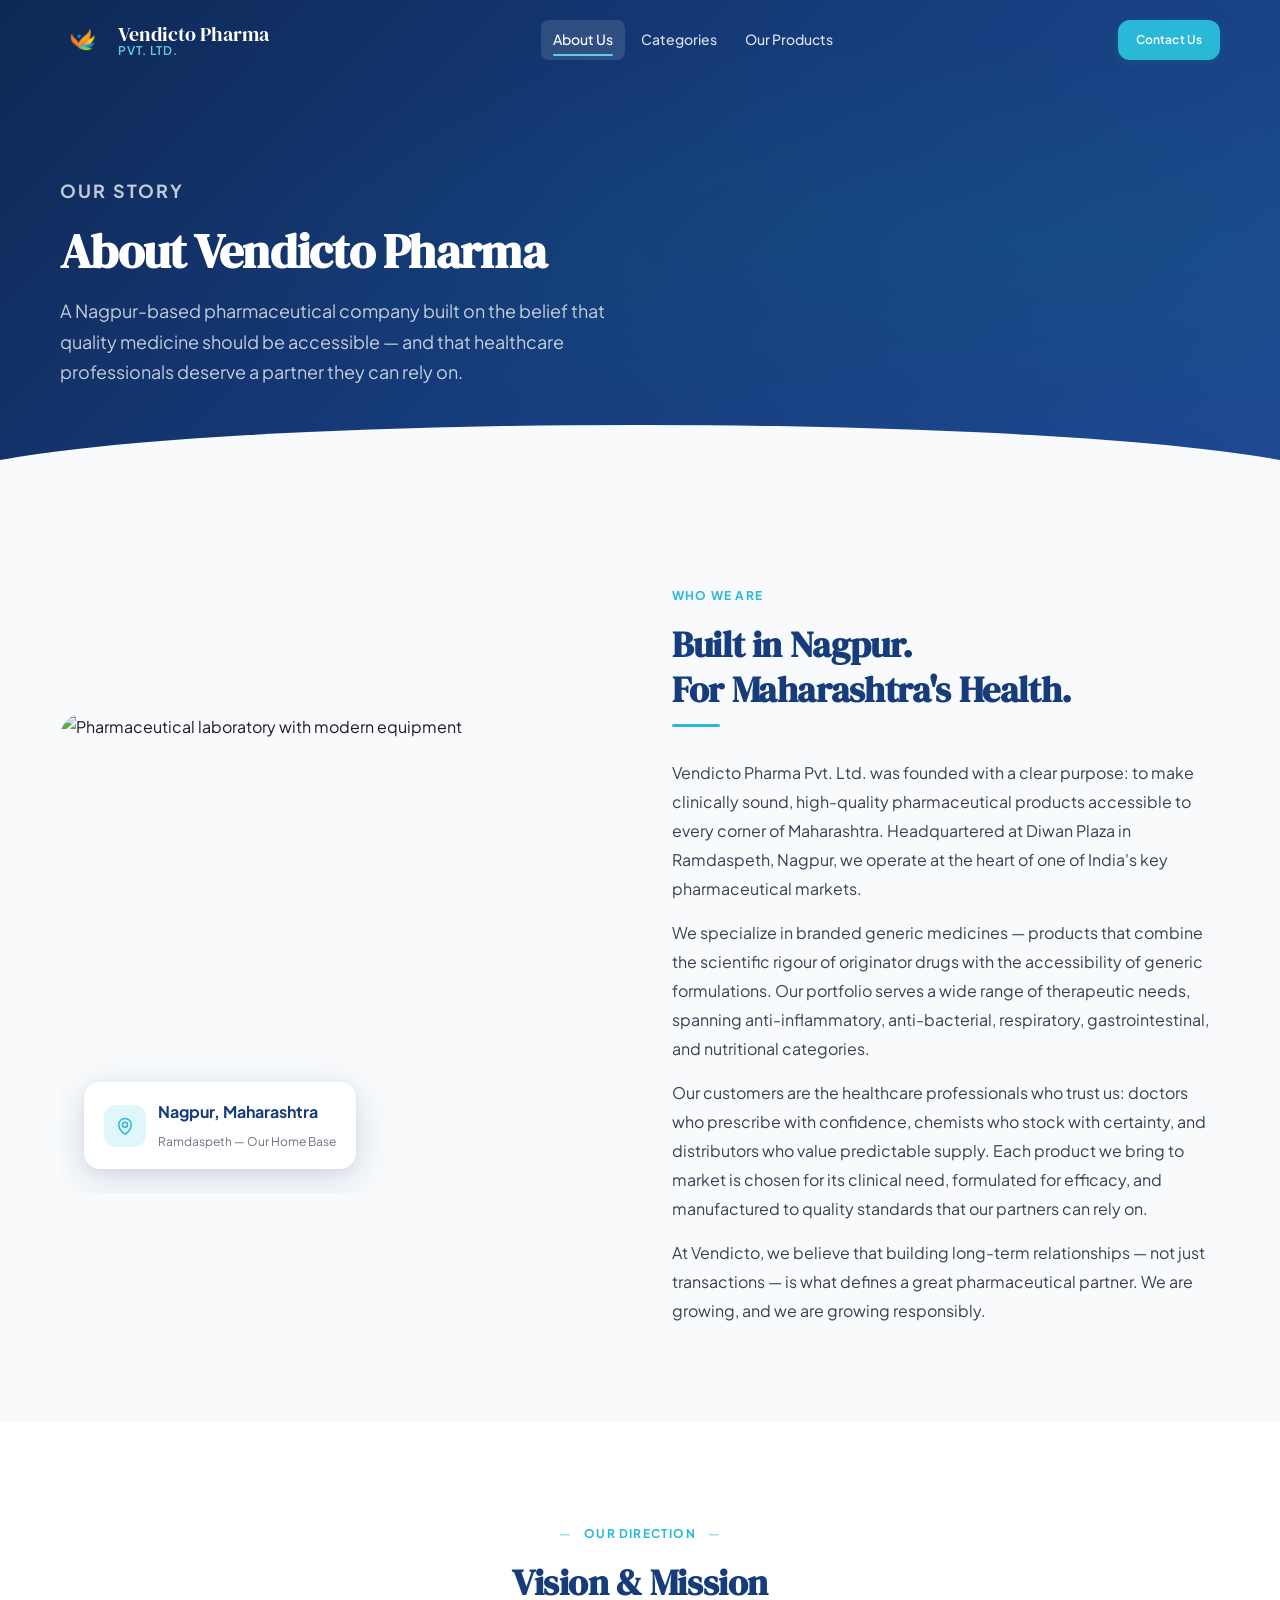
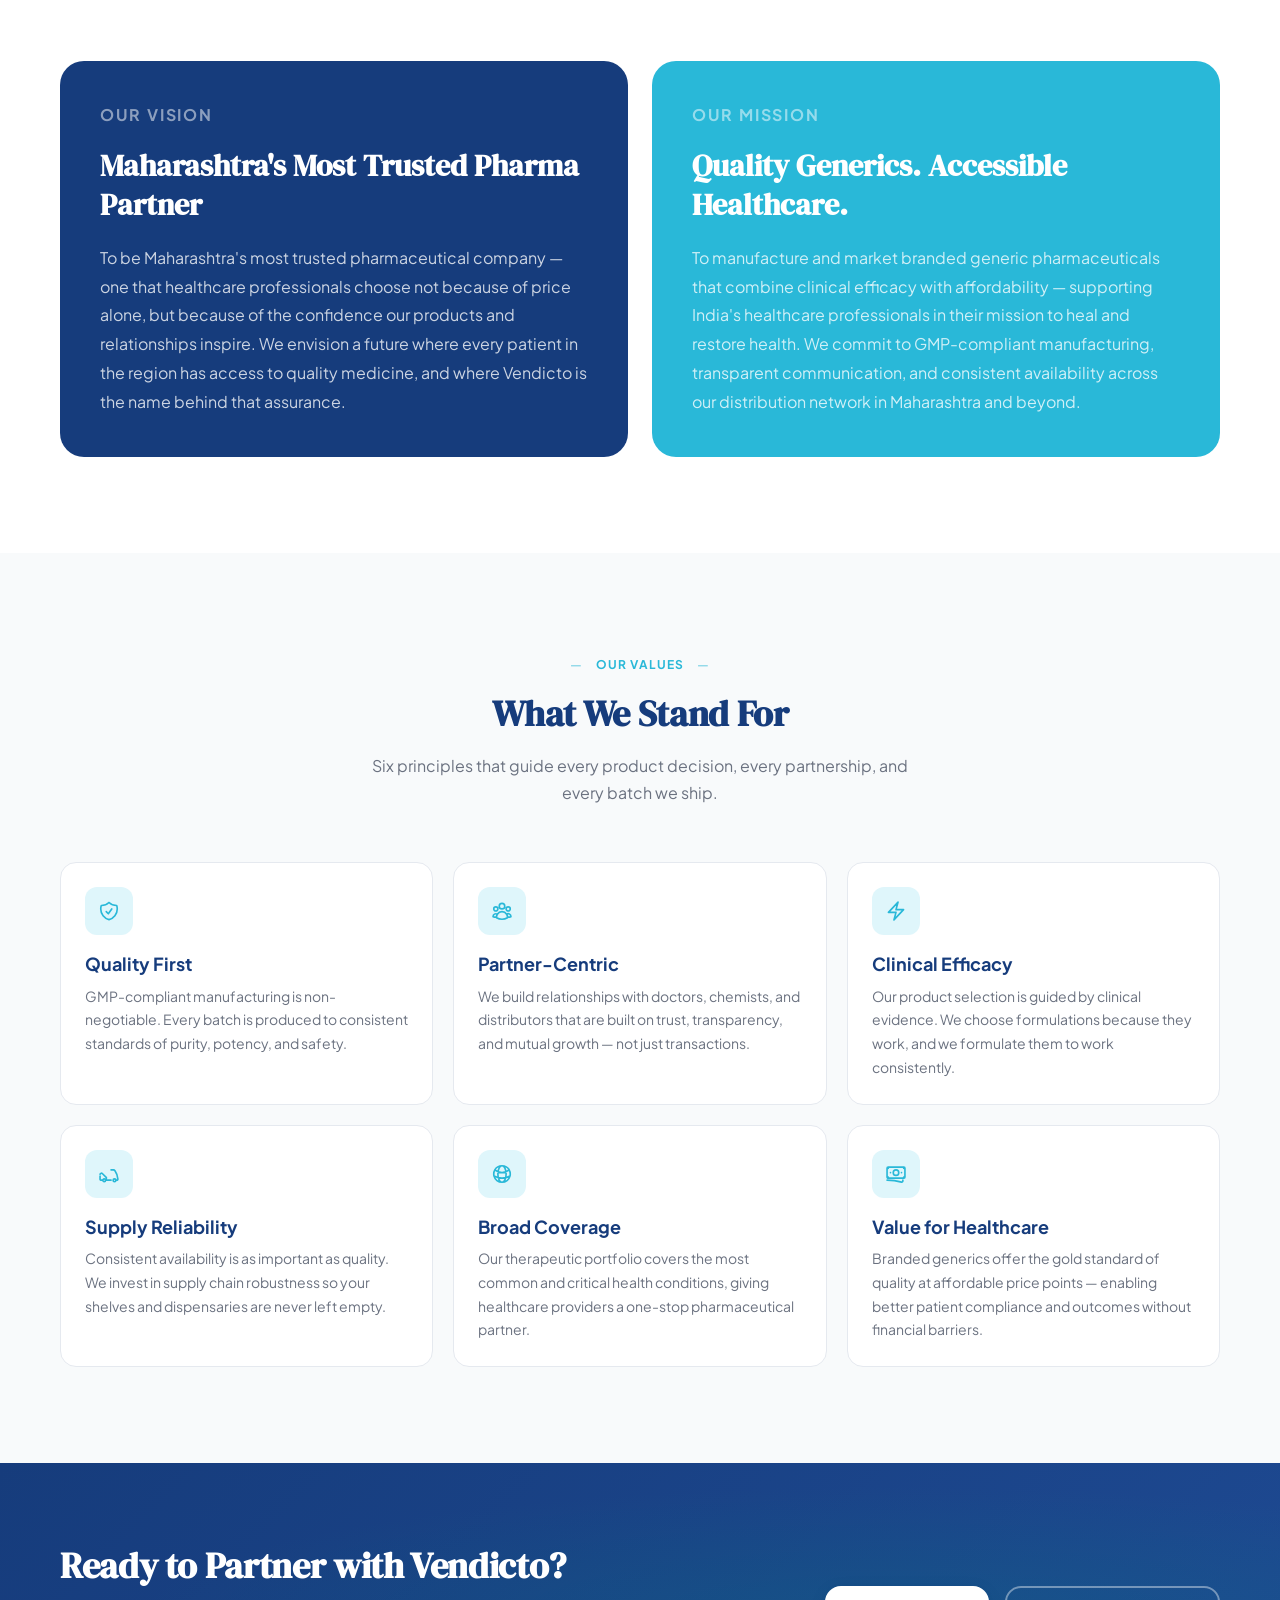
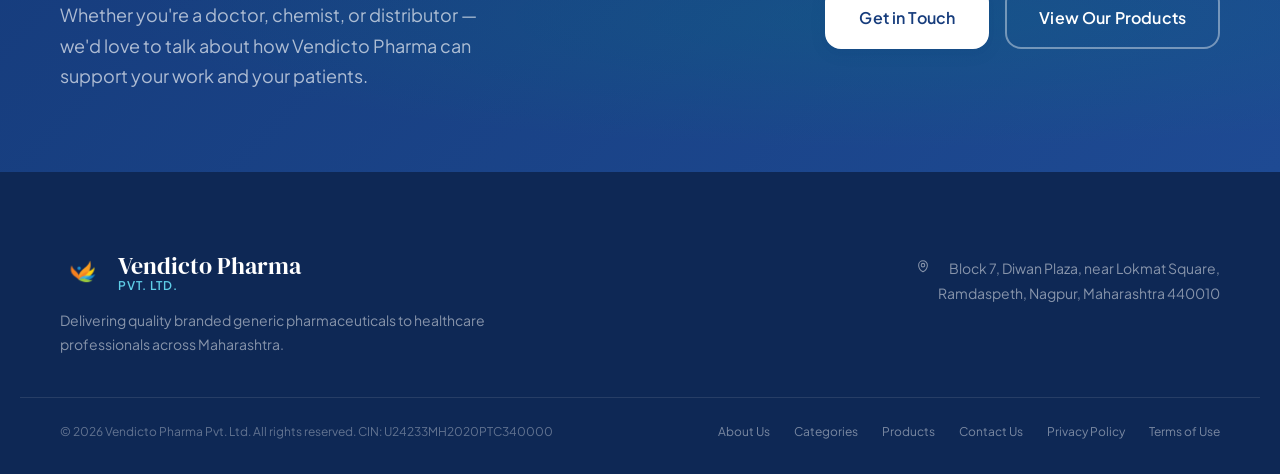
==== commit 5b40ff03: "Consistent "Our Products" label across all pages nav Co-Authored-By: Claude Sonnet 4.6 <noreply@anth" ====
--- a/about.html
+++ b/about.html
@@ -29,7 +29,7 @@
       <nav class="nav-links" role="navigation" aria-label="Primary navigation">
         <a class="nav-link" href="about.html" data-page="about.html">About Us</a>
         <a class="nav-link" href="index.html#categories">Categories</a>
-        <a class="nav-link" href="products.html"             data-page="products.html">Products</a>
+        <a class="nav-link" href="products.html"             data-page="products.html">Our Products</a>
       </nav>
 
       <div class="nav-cta">
@@ -55,7 +55,7 @@
         <a class="nav-link" href="index.html">Home</a>
         <a class="nav-link active" href="about.html" data-page="about.html">About Us</a>
         <a class="nav-link" href="index.html#categories">Categories</a>
-        <a class="nav-link" href="products.html" data-page="products.html">Products</a>
+        <a class="nav-link" href="products.html" data-page="products.html">Our Products</a>
         <a class="nav-link" href="contact.html"  data-page="contact.html">Contact Us</a>
       </nav>
     </div>
--- a/styles/main.css
+++ b/styles/main.css
@@ -727,7 +727,7 @@
   align-items: center;
   position: relative;
   overflow: hidden;
-  background: linear-gradient(135deg, var(--navy-dark) 0%, var(--navy) 40%, var(--navy-mid) 80%, #0a3060 100%);
+  background: linear-gradient(135deg, var(--white) 0%, #F0F6FF 55%, #DBEAFE 100%);
 }
 
 .hero-bg-orb {
@@ -739,7 +739,7 @@
 .hero-bg-orb--1 {
   width: 600px;
   height: 600px;
-  background: radial-gradient(circle, rgba(0,137,123,0.15) 0%, transparent 70%);
+  background: radial-gradient(circle, rgba(22, 60, 124, 0.07) 0%, transparent 70%);
   top: -100px;
   right: -100px;
 }
@@ -747,7 +747,7 @@
 .hero-bg-orb--2 {
   width: 400px;
   height: 400px;
-  background: radial-gradient(circle, rgba(0,137,123,0.08) 0%, transparent 70%);
+  background: radial-gradient(circle, rgba(41, 184, 216, 0.12) 0%, transparent 70%);
   bottom: 50px;
   left: 10%;
 }
@@ -756,8 +756,8 @@
   position: absolute;
   inset: 0;
   background-image:
-    linear-gradient(rgba(255,255,255,0.025) 1px, transparent 1px),
-    linear-gradient(90deg, rgba(255,255,255,0.025) 1px, transparent 1px);
+    linear-gradient(rgba(22, 60, 124, 0.04) 1px, transparent 1px),
+    linear-gradient(90deg, rgba(22, 60, 124, 0.04) 1px, transparent 1px);
   background-size: 60px 60px;
   pointer-events: none;
 }
@@ -783,8 +783,8 @@
   display: inline-flex;
   align-items: center;
   gap: var(--space-2);
-  background: rgba(0, 137, 123, 0.15);
-  border: 1px solid rgba(77, 182, 172, 0.3);
+  background: rgba(22, 60, 124, 0.07);
+  border: 1px solid rgba(22, 60, 124, 0.18);
   border-radius: var(--radius-full);
   padding: var(--space-2) var(--space-4);
   margin-bottom: var(--space-6);
@@ -808,7 +808,7 @@
   font-weight: 600;
   letter-spacing: 0.08em;
   text-transform: uppercase;
-  color: var(--teal-mid);
+  color: var(--navy);
 }
 
 .hero-headline {
@@ -816,19 +816,19 @@
   font-size: clamp(2.5rem, 5.5vw, 4.25rem);
   line-height: 1.08;
   letter-spacing: -0.025em;
-  color: var(--white);
+  color: var(--navy);
   margin-bottom: var(--space-6);
 }
 
 .hero-headline em {
   font-style: italic;
-  color: var(--teal-mid);
+  color: var(--teal);
 }
 
 .hero-subtext {
   font-size: var(--text-lg);
   line-height: 1.75;
-  color: rgba(255,255,255,0.72);
+  color: var(--text-secondary);
   margin-bottom: var(--space-10);
   max-width: 480px;
 }
@@ -848,11 +848,11 @@
 }
 
 .hero-visual-card {
-  background: rgba(255,255,255,0.06);
-  border: 1px solid rgba(255,255,255,0.12);
+  background: var(--white);
+  border: 1px solid rgba(22, 60, 124, 0.1);
   border-radius: var(--radius-2xl);
   padding: var(--space-8);
-  backdrop-filter: blur(12px);
+  box-shadow: 0 8px 40px rgba(22, 60, 124, 0.1);
   width: 100%;
   max-width: 380px;
 }
@@ -873,8 +873,8 @@
   width: 48px;
   height: 48px;
   border-radius: var(--radius-xl);
-  background: rgba(255, 255, 255, 0.15);
-  color: var(--white);
+  background: rgba(22, 60, 124, 0.08);
+  color: var(--navy);
   display: flex;
   align-items: center;
   justify-content: center;
@@ -885,13 +885,13 @@
   display: block;
   font-size: var(--text-xl);
   font-weight: 700;
-  color: var(--white);
+  color: var(--navy);
   line-height: 1.2;
 }
 
 .hero-stat-info span {
   font-size: var(--text-sm);
-  color: rgba(255,255,255,0.6);
+  color: var(--text-secondary);
 }
 
 .hero-scroll {
@@ -903,7 +903,7 @@
   flex-direction: column;
   align-items: center;
   gap: var(--space-2);
-  color: rgba(255,255,255,0.4);
+  color: rgba(22, 60, 124, 0.4);
   font-size: var(--text-xs);
   letter-spacing: 0.08em;
   text-transform: uppercase;
@@ -913,7 +913,7 @@
 .hero-scroll-line {
   width: 1px;
   height: 40px;
-  background: linear-gradient(to bottom, rgba(255,255,255,0.4), transparent);
+  background: linear-gradient(to bottom, rgba(22, 60, 124, 0.4), transparent);
   animation: scroll-line 2s infinite;
 }
 
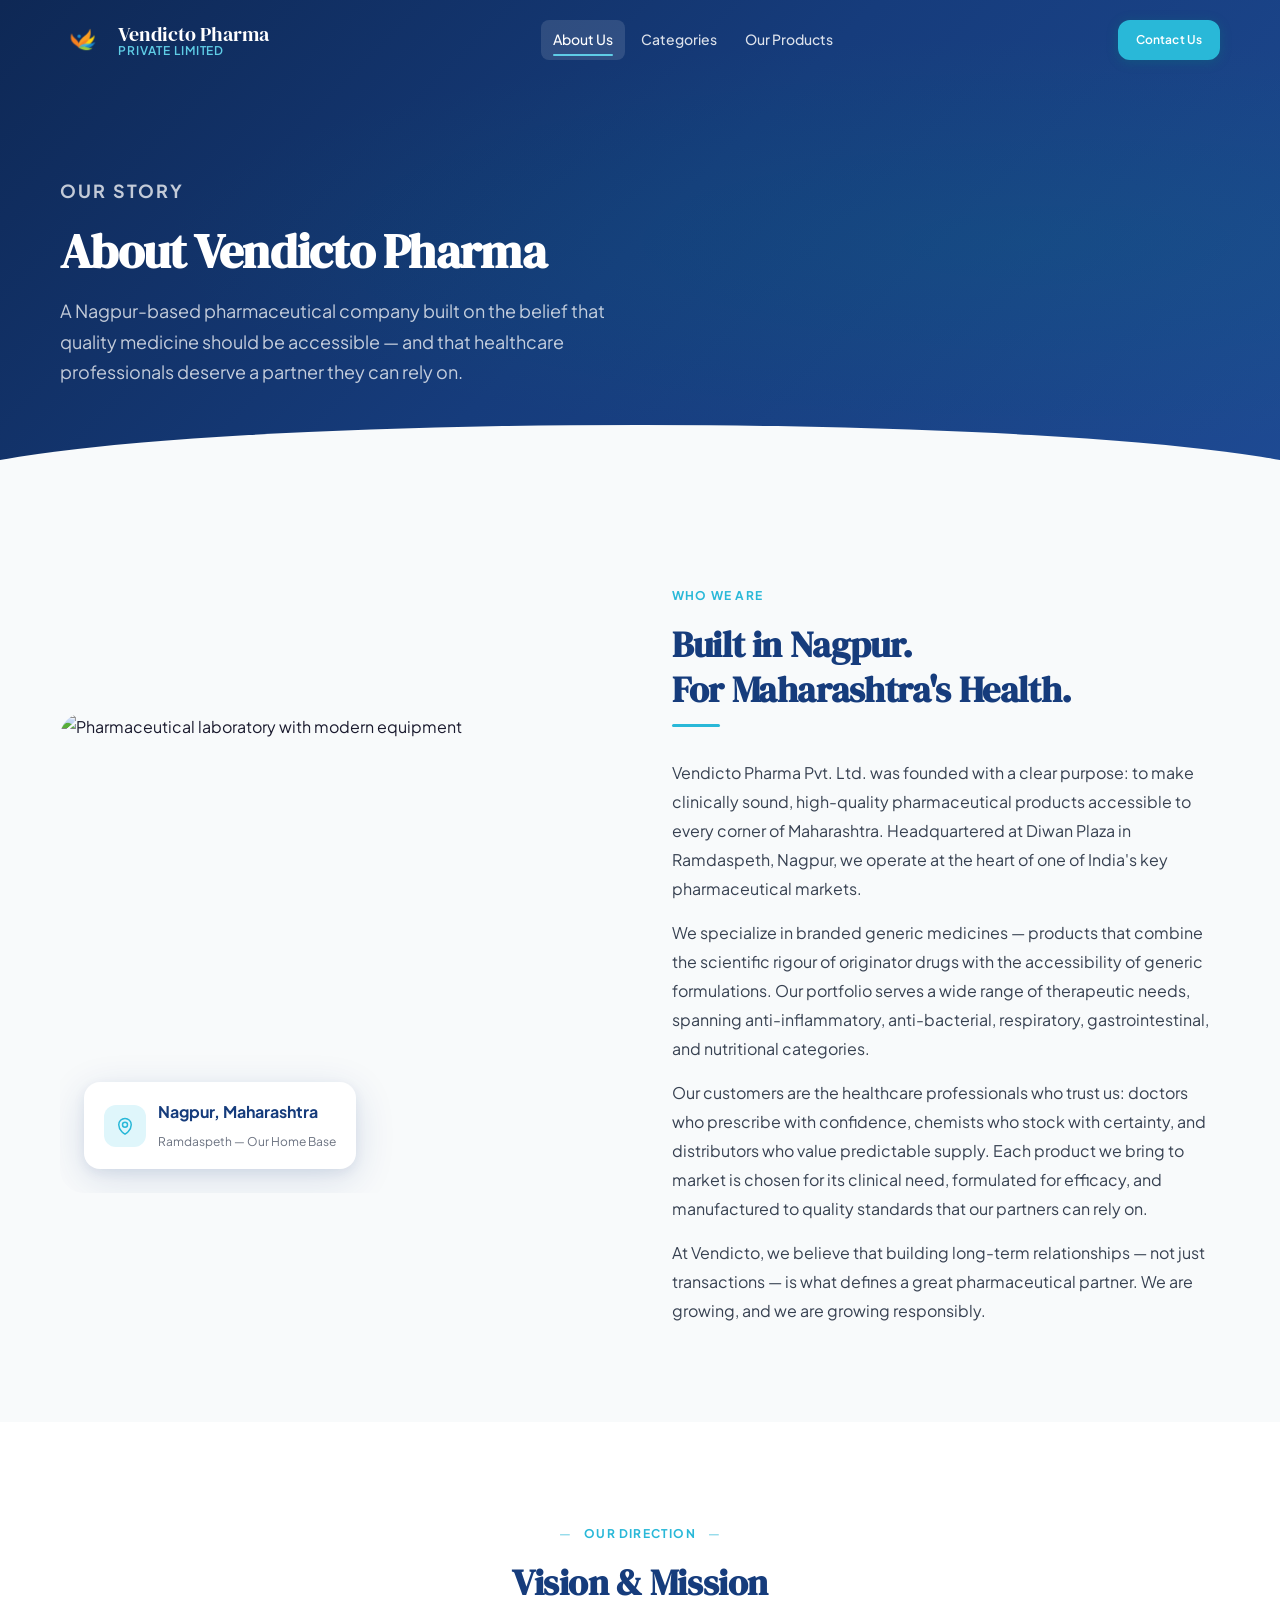
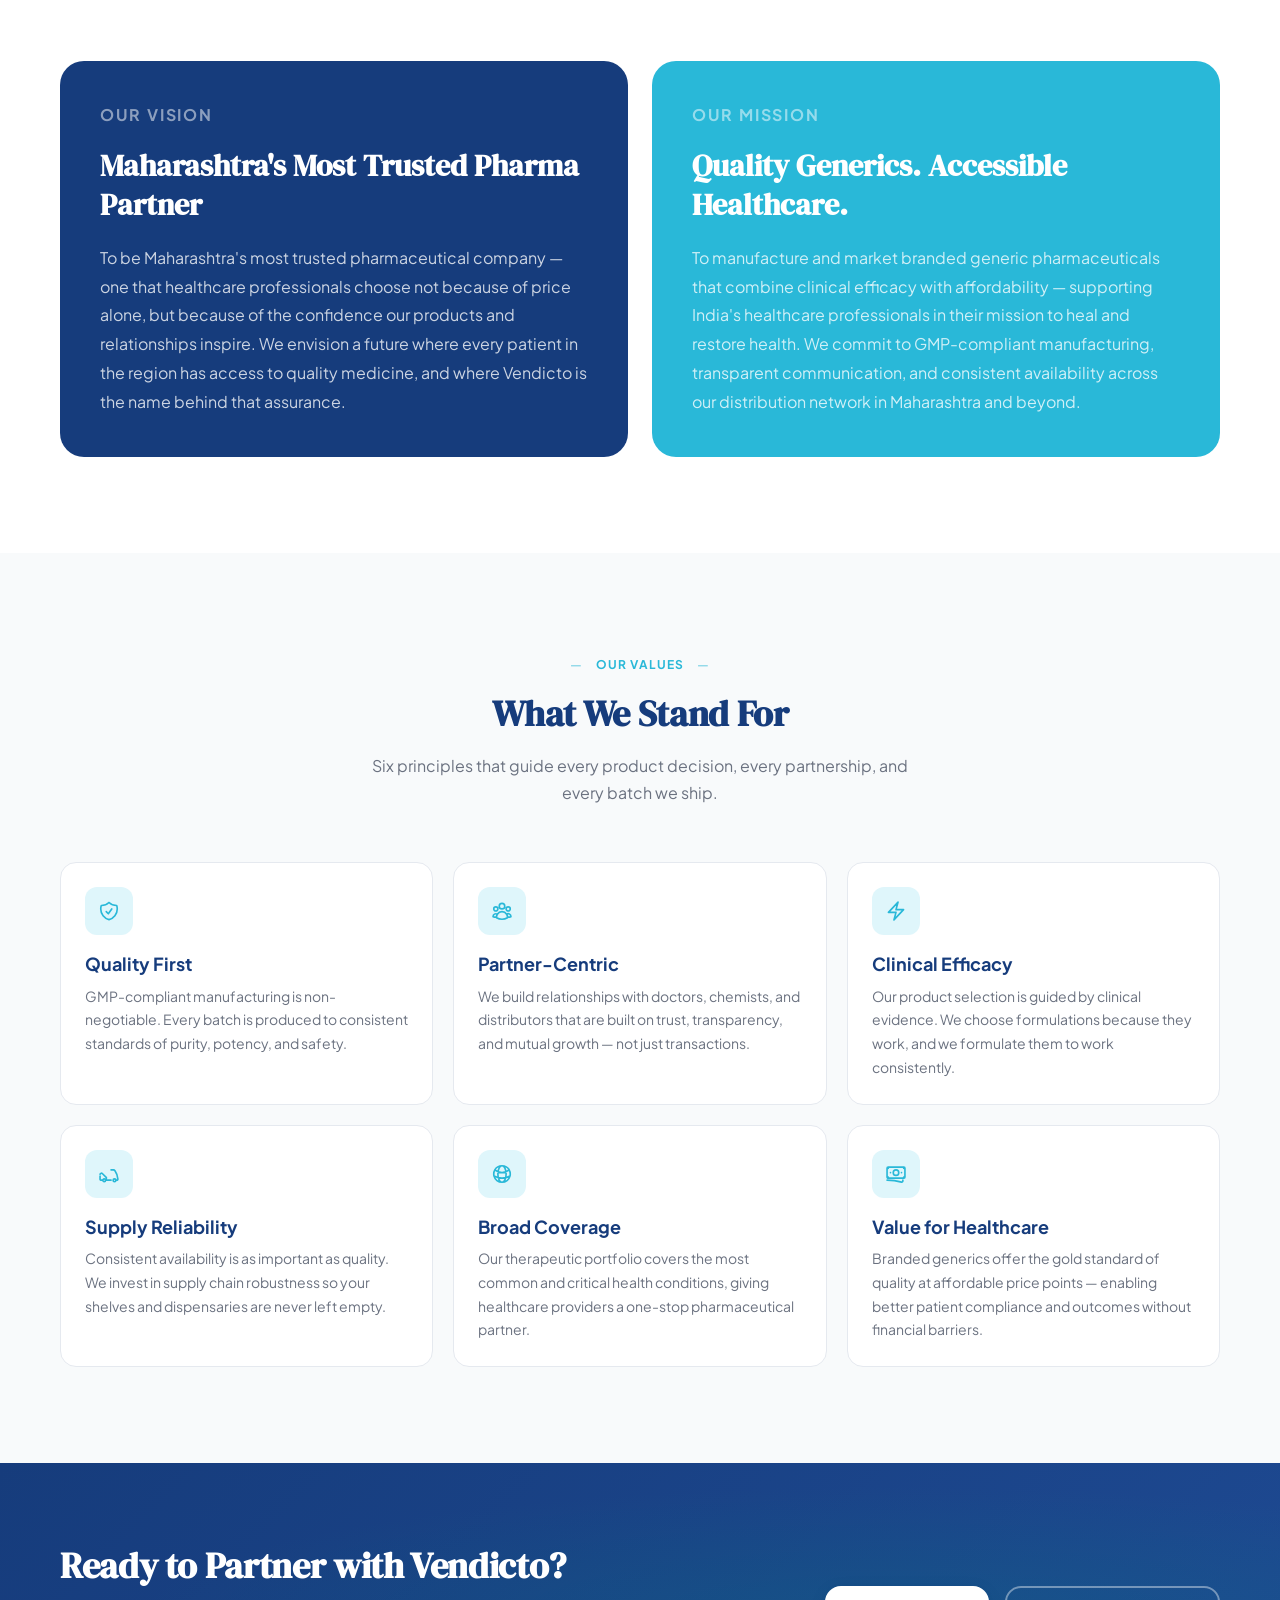
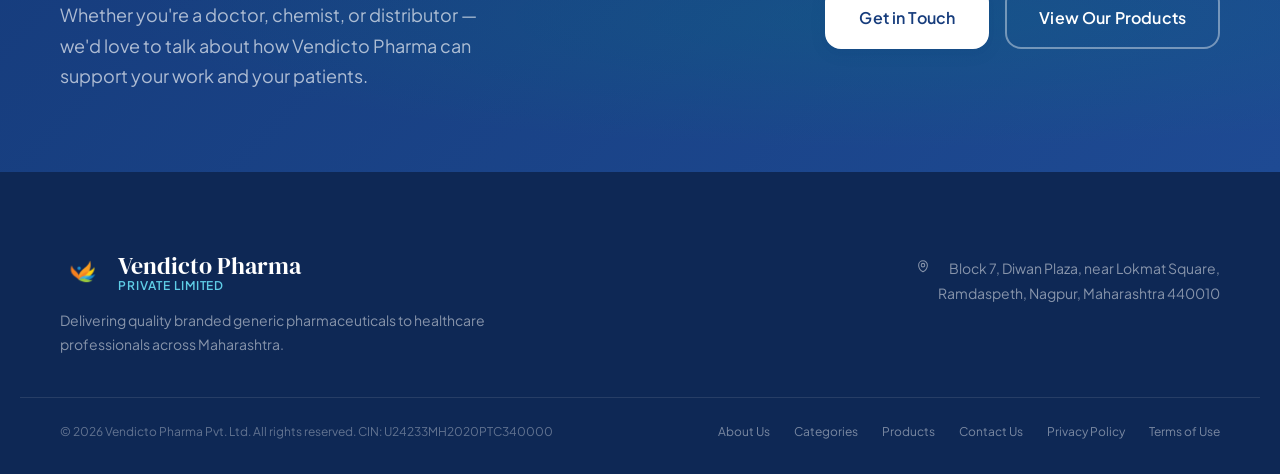
==== commit 5f33e7e8: "Update logo text from 'Pvt. Ltd.' to 'Private Limited' across all pages Co-Authored-By: Claude Sonne" ====
--- a/about.html
+++ b/about.html
@@ -23,7 +23,7 @@
     <div class="navbar-inner">
       <a href="index.html" class="navbar-logo" aria-label="Vendicto Pharma — Home">
         <img src="brand-monogram.png" class="logo-mark" width="46" height="46" alt="Vendicto Pharma" />
-        <span class="logo-text">Vendicto Pharma<span>Pvt. Ltd.</span></span>
+        <span class="logo-text">Vendicto Pharma<span>Private Limited</span></span>
       </a>
 
       <nav class="nav-links" role="navigation" aria-label="Primary navigation">
@@ -45,10 +45,6 @@
     <div class="nav-mobile-overlay"></div>
     <div class="nav-mobile-panel">
       <div class="nav-mobile-header">
-        <a href="index.html" class="navbar-logo" aria-label="Vendicto Pharma — Home">
-          <img src="brand-monogram.png" class="logo-mark" width="46" height="46" alt="Vendicto Pharma" />
-          <span class="logo-text">Vendicto Pharma<span>Pvt. Ltd.</span></span>
-        </a>
         <button class="nav-mobile-close" aria-label="Close navigation menu">&#x2715;</button>
       </div>
       <nav>
@@ -220,7 +216,7 @@
       <div class="footer-brand">
         <a href="index.html" class="navbar-logo" aria-label="Vendicto Pharma — Home">
           <img src="brand-monogram.png" class="logo-mark" width="46" height="46" alt="Vendicto Pharma" />
-          <span class="logo-text">Vendicto Pharma<span>Pvt. Ltd.</span></span>
+          <span class="logo-text">Vendicto Pharma<span>Private Limited</span></span>
         </a>
         <p class="footer-tagline">Delivering quality branded generic pharmaceuticals to healthcare professionals across Maharashtra.</p>
       </div>
--- a/styles/main.css
+++ b/styles/main.css
@@ -119,6 +119,7 @@
   line-height: 1.7;
   color: var(--text-primary);
   background-color: var(--bg);
+  overflow-x: hidden;
   -webkit-font-smoothing: antialiased;
   -moz-osx-font-smoothing: grayscale;
   overflow-x: hidden;
@@ -321,7 +322,32 @@
 }
 
 @media (max-width: 640px) {
-  .navbar-logo .logo-text { display: none; }
+  .navbar-inner {
+    gap: var(--space-2);
+  }
+  .navbar-logo {
+    flex-shrink: 1;
+    min-width: 0;
+    gap: var(--space-2);
+  }
+  .navbar-logo .logo-mark {
+    width: 36px;
+    height: 36px;
+  }
+  .navbar-logo .logo-text {
+    font-size: 0.9rem;
+    line-height: 1.15;
+    white-space: nowrap;
+    overflow: hidden;
+    text-overflow: ellipsis;
+  }
+  .navbar-logo .logo-text span {
+    font-size: 9px;
+    letter-spacing: 0.05em;
+  }
+  .nav-cta {
+    gap: var(--space-2);
+  }
 }
 
 .navbar-logo:hover .logo-mark {
@@ -499,7 +525,7 @@
 .nav-mobile-header {
   display: flex;
   align-items: center;
-  justify-content: space-between;
+  justify-content: flex-end;
   padding-bottom: var(--space-5);
   margin-bottom: var(--space-2);
   border-bottom: 1px solid var(--border);
@@ -847,33 +873,60 @@
   position: relative;
 }
 
-.hero-visual-card {
+.hero-img-wrap {
+  position: relative;
+  width: 100%;
+  padding: 28px 28px 28px 32px;
+}
+
+.hero-img {
+  width: 100%;
+  height: clamp(420px, 58vh, 580px);
+  object-fit: cover;
+  border-radius: 2rem;
+  box-shadow: 0 24px 64px rgba(22, 60, 124, 0.22);
+  display: block;
+}
+
+.hero-float-badge {
+  position: absolute;
   background: var(--white);
-  border: 1px solid rgba(22, 60, 124, 0.1);
-  border-radius: var(--radius-2xl);
-  padding: var(--space-8);
-  box-shadow: 0 8px 40px rgba(22, 60, 124, 0.1);
-  width: 100%;
-  max-width: 380px;
-}
-
-.hero-stat-list {
-  display: flex;
-  flex-direction: column;
-  gap: var(--space-6);
-}
-
-.hero-stat-item {
-  display: flex;
-  align-items: center;
-  gap: var(--space-4);
-}
-
-.hero-stat-icon {
-  width: 48px;
-  height: 48px;
-  border-radius: var(--radius-xl);
-  background: rgba(22, 60, 124, 0.08);
+  border-radius: 14px;
+  padding: 10px 14px;
+  display: flex;
+  align-items: center;
+  gap: 10px;
+  box-shadow: 0 8px 28px rgba(22, 60, 124, 0.14);
+  white-space: nowrap;
+  z-index: 2;
+}
+
+.hero-float-badge--1 {
+  top: 8px;
+  left: 4px;
+  animation: float-badge-1 5s ease-in-out infinite;
+}
+
+.hero-float-badge--3 {
+  bottom: 8px;
+  right: 4px;
+  animation: float-badge-3 5s ease-in-out infinite 2s;
+}
+
+@keyframes float-badge-1 {
+  0%, 100% { transform: translateY(0); }
+  50% { transform: translateY(-8px); }
+}
+@keyframes float-badge-3 {
+  0%, 100% { transform: translateY(0); }
+  50% { transform: translateY(-7px); }
+}
+
+.hero-float-icon {
+  width: 38px;
+  height: 38px;
+  border-radius: 10px;
+  background: rgba(22, 60, 124, 0.1);
   color: var(--navy);
   display: flex;
   align-items: center;
@@ -881,17 +934,23 @@
   flex-shrink: 0;
 }
 
-.hero-stat-info strong {
+.hero-float-icon--teal {
+  background: rgba(41, 184, 216, 0.15);
+  color: var(--teal);
+}
+
+.hero-float-text strong {
   display: block;
-  font-size: var(--text-xl);
+  font-size: var(--text-sm);
   font-weight: 700;
   color: var(--navy);
   line-height: 1.2;
 }
 
-.hero-stat-info span {
-  font-size: var(--text-sm);
+.hero-float-text span {
+  font-size: var(--text-xs);
   color: var(--text-secondary);
+  line-height: 1.3;
 }
 
 .hero-scroll {
@@ -923,8 +982,28 @@
 }
 
 @media (max-width: 900px) {
-  .hero-inner { grid-template-columns: 1fr; }
-  .hero-visual { display: none; }
+  .hero-inner {
+    grid-template-columns: 1fr;
+    padding-block: clamp(4.5rem, 9vh, 6rem) clamp(2rem, 5vh, 3rem);
+  }
+  .hero-visual {
+    display: flex;
+    margin-top: var(--space-2);
+  }
+  .hero-img-wrap { padding: 0; }
+  .hero-img {
+    height: 260px;
+    border-radius: 1.25rem;
+    object-position: center 18%;
+  }
+  .hero-headline { padding-top: 12px; }
+  .hero-float-badge { display: none; }
+  .hero-ctas .btn-secondary { display: none; }
+  .hero-scroll { display: none; }
+  .hero-subtext {
+    font-size: var(--text-base);
+    margin-bottom: var(--space-6);
+  }
 }
 
 /* --------------------------------------------------------------------------
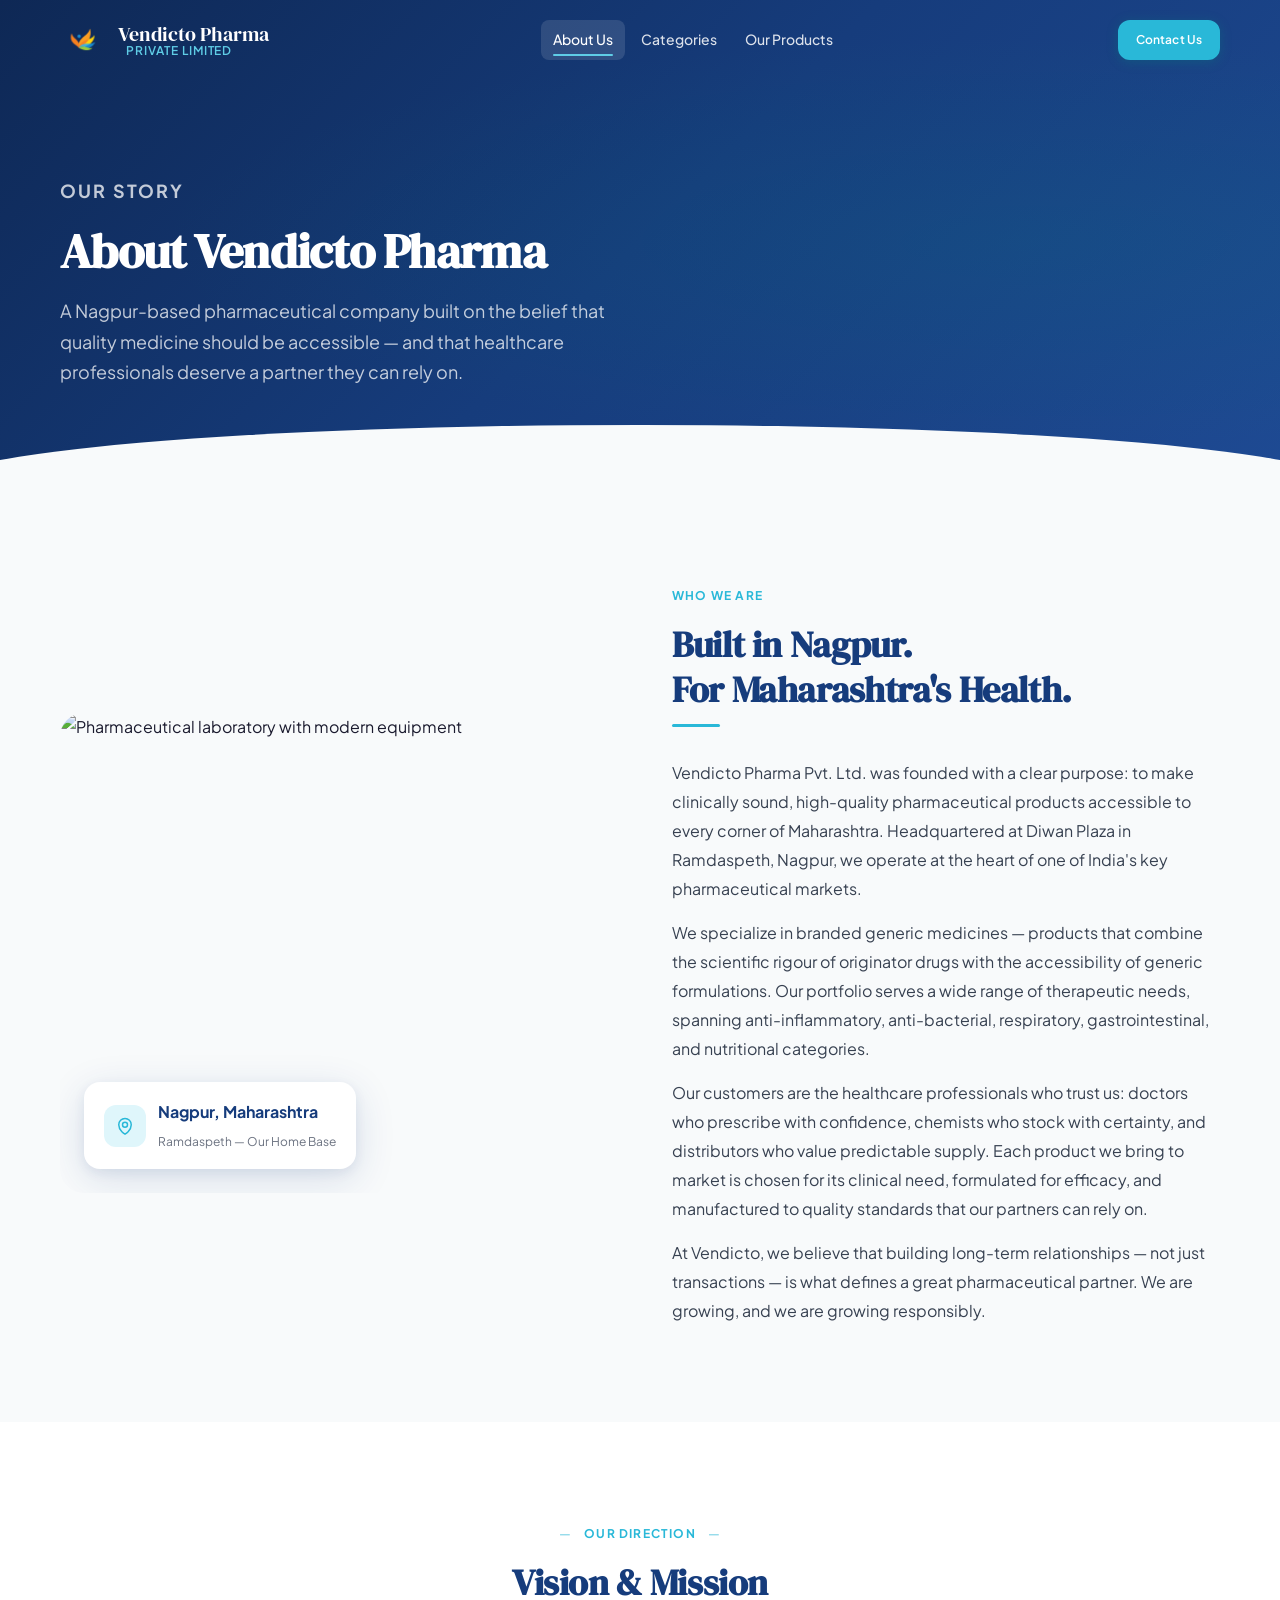
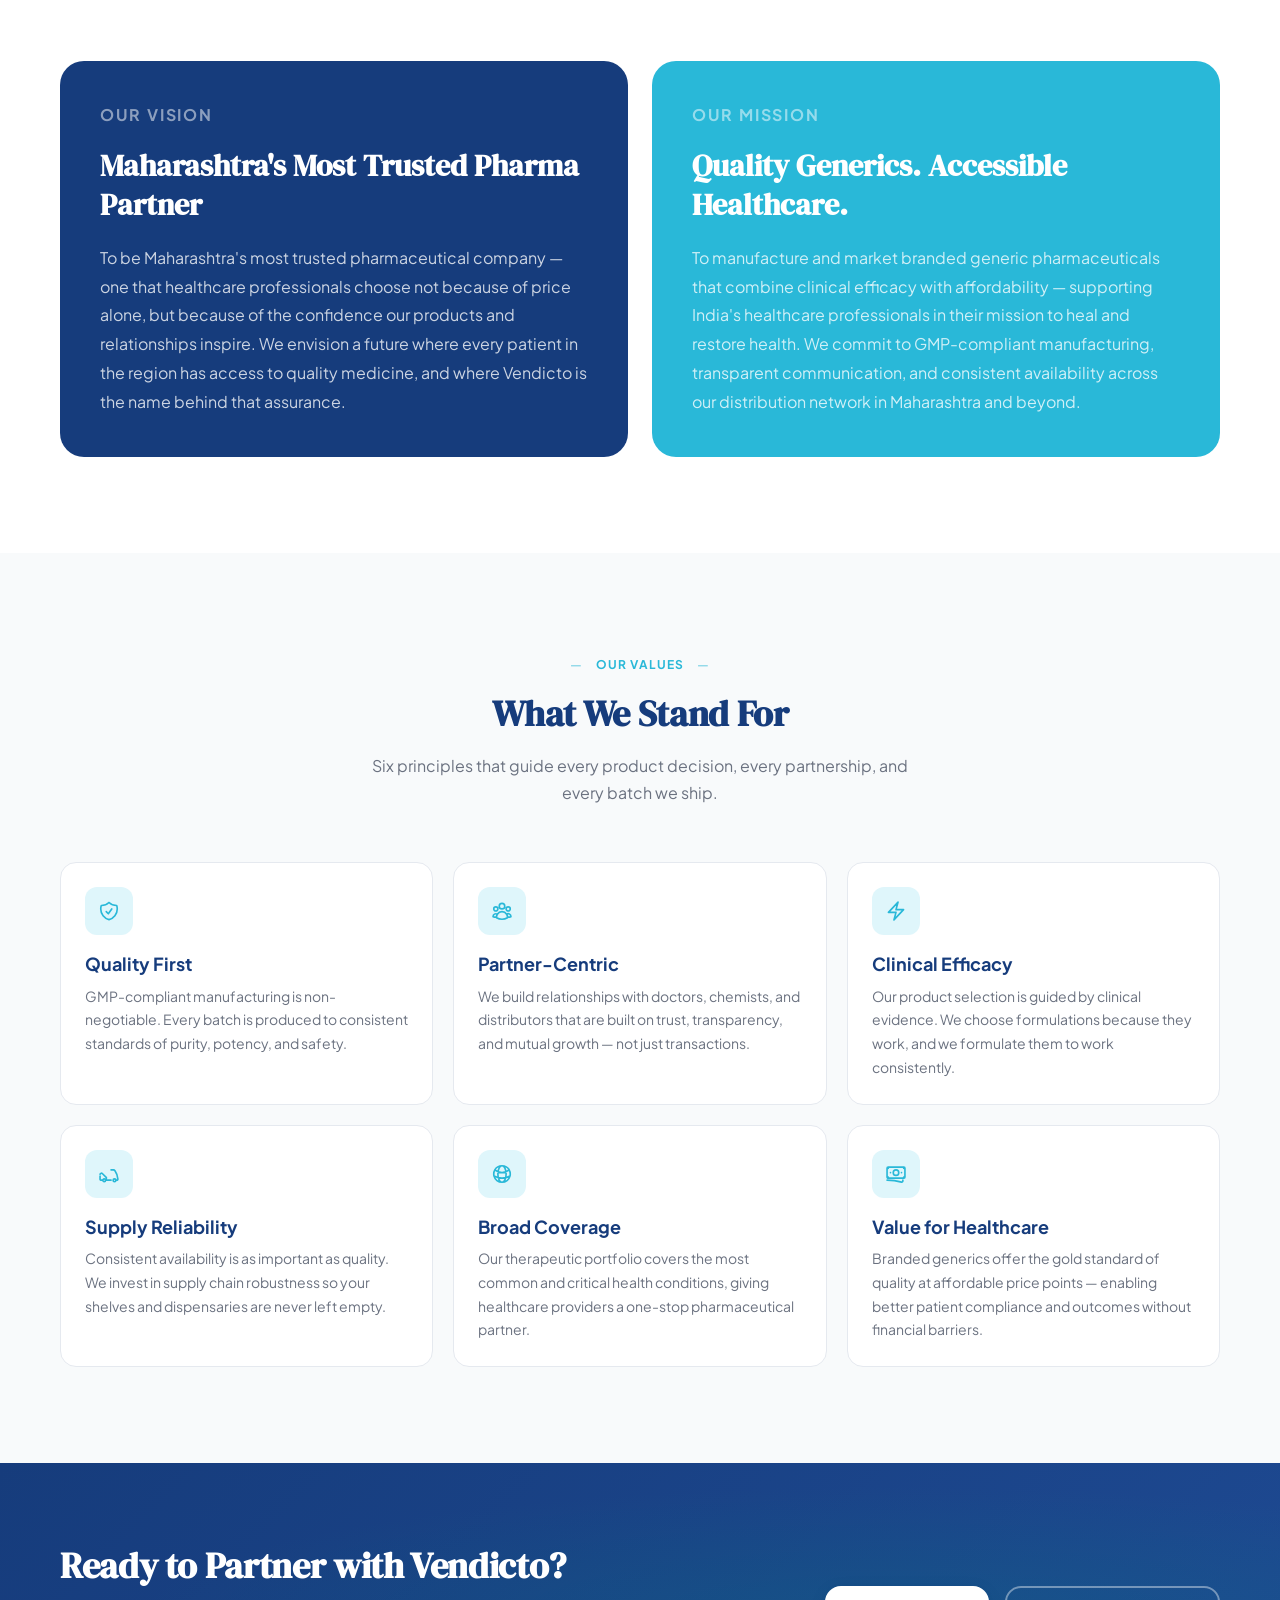
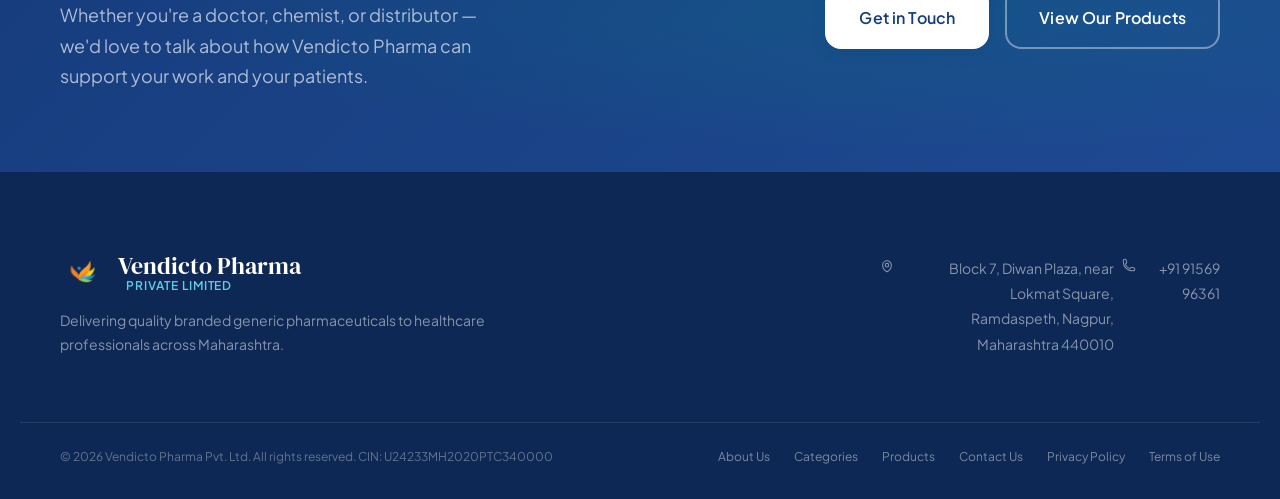
==== commit e780a3eb: "Update phone number, add phone to footer, shift logo subtitle right - Replace old phone number with " ====
--- a/about.html
+++ b/about.html
@@ -223,6 +223,9 @@
       <address class="footer-address" style="font-style:normal;">
         <svg width="14" height="14" viewBox="0 0 24 24" fill="none" stroke="currentColor" stroke-width="1.8" aria-hidden="true" style="flex-shrink:0;margin-top:3px;"><path d="M15 10.5a3 3 0 11-6 0 3 3 0 016 0z" stroke-linecap="round" stroke-linejoin="round"/><path d="M19.5 10.5c0 7.142-7.5 11.25-7.5 11.25S4.5 17.642 4.5 10.5a7.5 7.5 0 1115 0z" stroke-linecap="round" stroke-linejoin="round"/></svg>
         Block 7, Diwan Plaza, near Lokmat Square,<br>Ramdaspeth, Nagpur, Maharashtra 440010
+        <br><br>
+        <svg width="14" height="14" viewBox="0 0 24 24" fill="none" stroke="currentColor" stroke-width="1.8" aria-hidden="true" style="flex-shrink:0;margin-top:2px;"><path d="M2.25 6.75c0 8.284 6.716 15 15 15h2.25a2.25 2.25 0 002.25-2.25v-1.372c0-.516-.351-.966-.852-1.091l-4.423-1.106c-.44-.11-.902.055-1.173.417l-.97 1.293c-.282.376-.769.542-1.21.38a12.035 12.035 0 01-7.143-7.143c-.162-.441.004-.928.38-1.21l1.293-.97c.363-.271.527-.734.417-1.173L6.963 3.102a1.125 1.125 0 00-1.091-.852H4.5A2.25 2.25 0 002.25 4.5v2.25z" stroke-linecap="round" stroke-linejoin="round"/></svg>
+        <a href="tel:+919156996361" style="color:inherit;text-decoration:none;">+91 91569 96361</a>
       </address>
     </div>
     <div class="footer-bottom">
--- a/styles/main.css
+++ b/styles/main.css
@@ -370,6 +370,7 @@
   text-transform: uppercase;
   color: var(--teal);
   margin-top: -2px;
+  margin-left: 8px;
 }
 
 .navbar.hero-mode .logo-text {
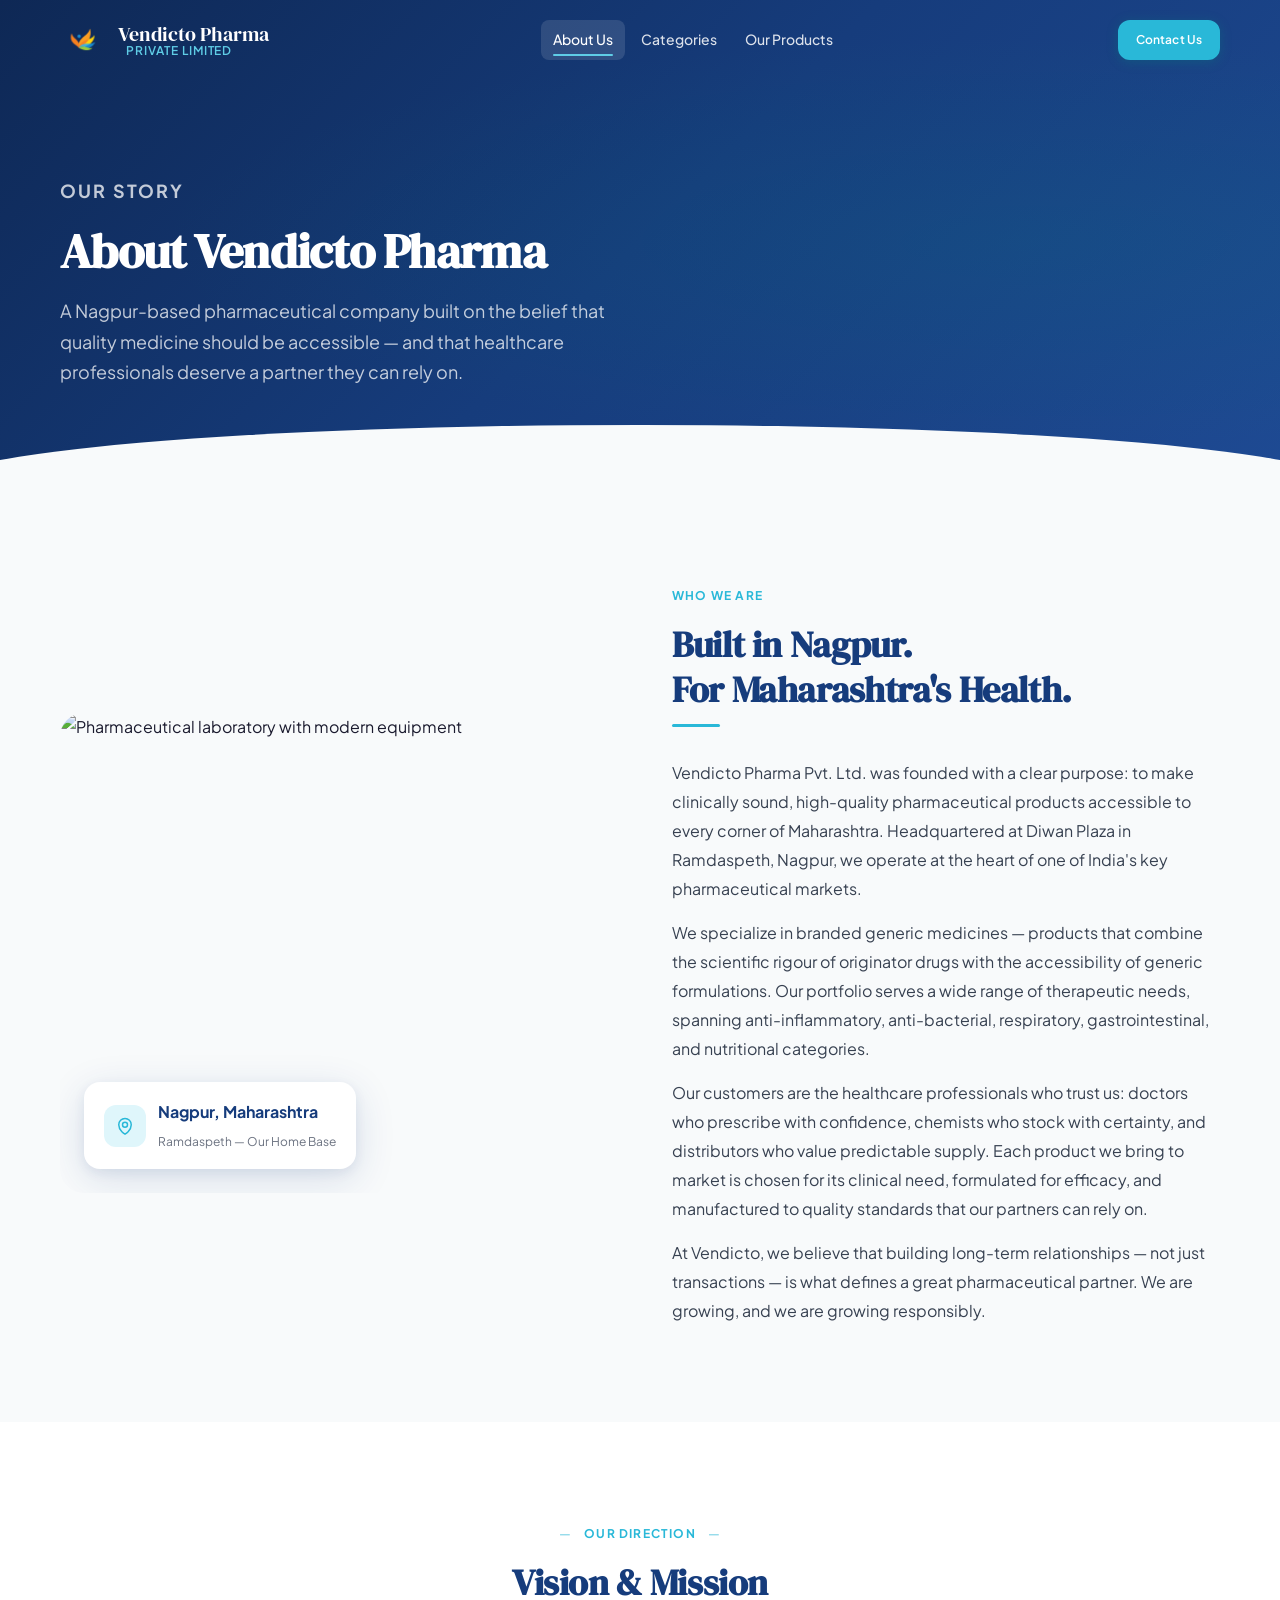
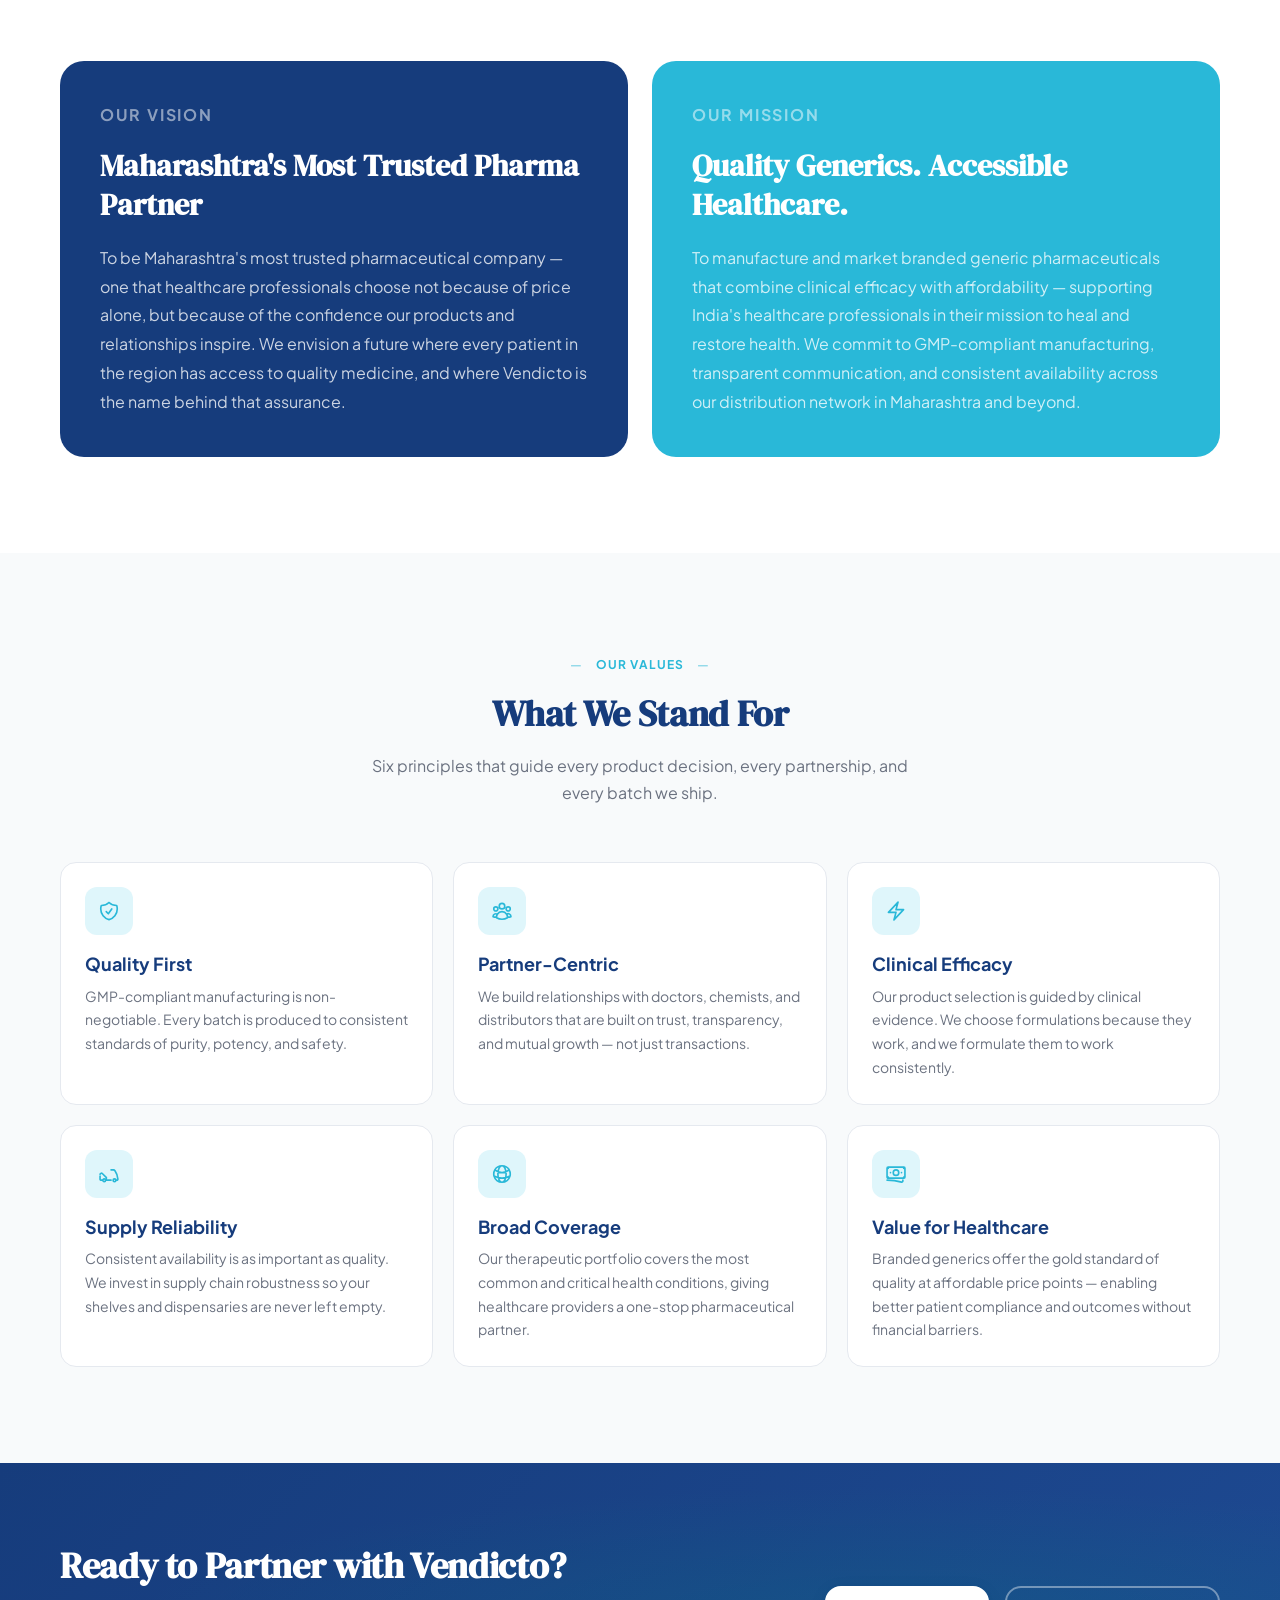
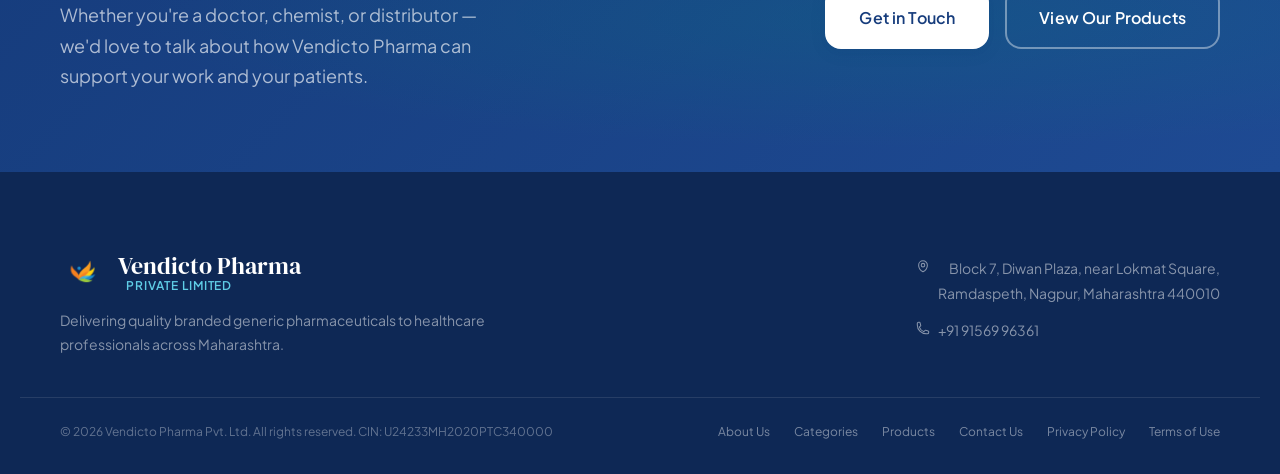
==== commit 66e27a0b: "Fix footer address and phone to stack vertically Restructure footer-address as flex column with each" ====
--- a/about.html
+++ b/about.html
@@ -221,11 +221,14 @@
         <p class="footer-tagline">Delivering quality branded generic pharmaceuticals to healthcare professionals across Maharashtra.</p>
       </div>
       <address class="footer-address" style="font-style:normal;">
-        <svg width="14" height="14" viewBox="0 0 24 24" fill="none" stroke="currentColor" stroke-width="1.8" aria-hidden="true" style="flex-shrink:0;margin-top:3px;"><path d="M15 10.5a3 3 0 11-6 0 3 3 0 016 0z" stroke-linecap="round" stroke-linejoin="round"/><path d="M19.5 10.5c0 7.142-7.5 11.25-7.5 11.25S4.5 17.642 4.5 10.5a7.5 7.5 0 1115 0z" stroke-linecap="round" stroke-linejoin="round"/></svg>
-        Block 7, Diwan Plaza, near Lokmat Square,<br>Ramdaspeth, Nagpur, Maharashtra 440010
-        <br><br>
-        <svg width="14" height="14" viewBox="0 0 24 24" fill="none" stroke="currentColor" stroke-width="1.8" aria-hidden="true" style="flex-shrink:0;margin-top:2px;"><path d="M2.25 6.75c0 8.284 6.716 15 15 15h2.25a2.25 2.25 0 002.25-2.25v-1.372c0-.516-.351-.966-.852-1.091l-4.423-1.106c-.44-.11-.902.055-1.173.417l-.97 1.293c-.282.376-.769.542-1.21.38a12.035 12.035 0 01-7.143-7.143c-.162-.441.004-.928.38-1.21l1.293-.97c.363-.271.527-.734.417-1.173L6.963 3.102a1.125 1.125 0 00-1.091-.852H4.5A2.25 2.25 0 002.25 4.5v2.25z" stroke-linecap="round" stroke-linejoin="round"/></svg>
-        <a href="tel:+919156996361" style="color:inherit;text-decoration:none;">+91 91569 96361</a>
+        <span class="footer-address-row">
+          <svg width="14" height="14" viewBox="0 0 24 24" fill="none" stroke="currentColor" stroke-width="1.8" aria-hidden="true" style="flex-shrink:0;margin-top:3px;"><path d="M15 10.5a3 3 0 11-6 0 3 3 0 016 0z" stroke-linecap="round" stroke-linejoin="round"/><path d="M19.5 10.5c0 7.142-7.5 11.25-7.5 11.25S4.5 17.642 4.5 10.5a7.5 7.5 0 1115 0z" stroke-linecap="round" stroke-linejoin="round"/></svg>
+          <span>Block 7, Diwan Plaza, near Lokmat Square,<br>Ramdaspeth, Nagpur, Maharashtra 440010</span>
+        </span>
+        <span class="footer-address-row">
+          <svg width="14" height="14" viewBox="0 0 24 24" fill="none" stroke="currentColor" stroke-width="1.8" aria-hidden="true" style="flex-shrink:0;margin-top:3px;"><path d="M2.25 6.75c0 8.284 6.716 15 15 15h2.25a2.25 2.25 0 002.25-2.25v-1.372c0-.516-.351-.966-.852-1.091l-4.423-1.106c-.44-.11-.902.055-1.173.417l-.97 1.293c-.282.376-.769.542-1.21.38a12.035 12.035 0 01-7.143-7.143c-.162-.441.004-.928.38-1.21l1.293-.97c.363-.271.527-.734.417-1.173L6.963 3.102a1.125 1.125 0 00-1.091-.852H4.5A2.25 2.25 0 002.25 4.5v2.25z" stroke-linecap="round" stroke-linejoin="round"/></svg>
+          <a href="tel:+919156996361" style="color:inherit;text-decoration:none;">+91 91569 96361</a>
+        </span>
       </address>
     </div>
     <div class="footer-bottom">
--- a/styles/main.css
+++ b/styles/main.css
@@ -1545,6 +1545,12 @@
   color: rgba(255,255,255,0.5);
   line-height: 1.8;
   display: flex;
+  flex-direction: column;
+  gap: var(--space-3);
+}
+
+.footer-address-row {
+  display: flex;
   align-items: flex-start;
   gap: var(--space-2);
 }
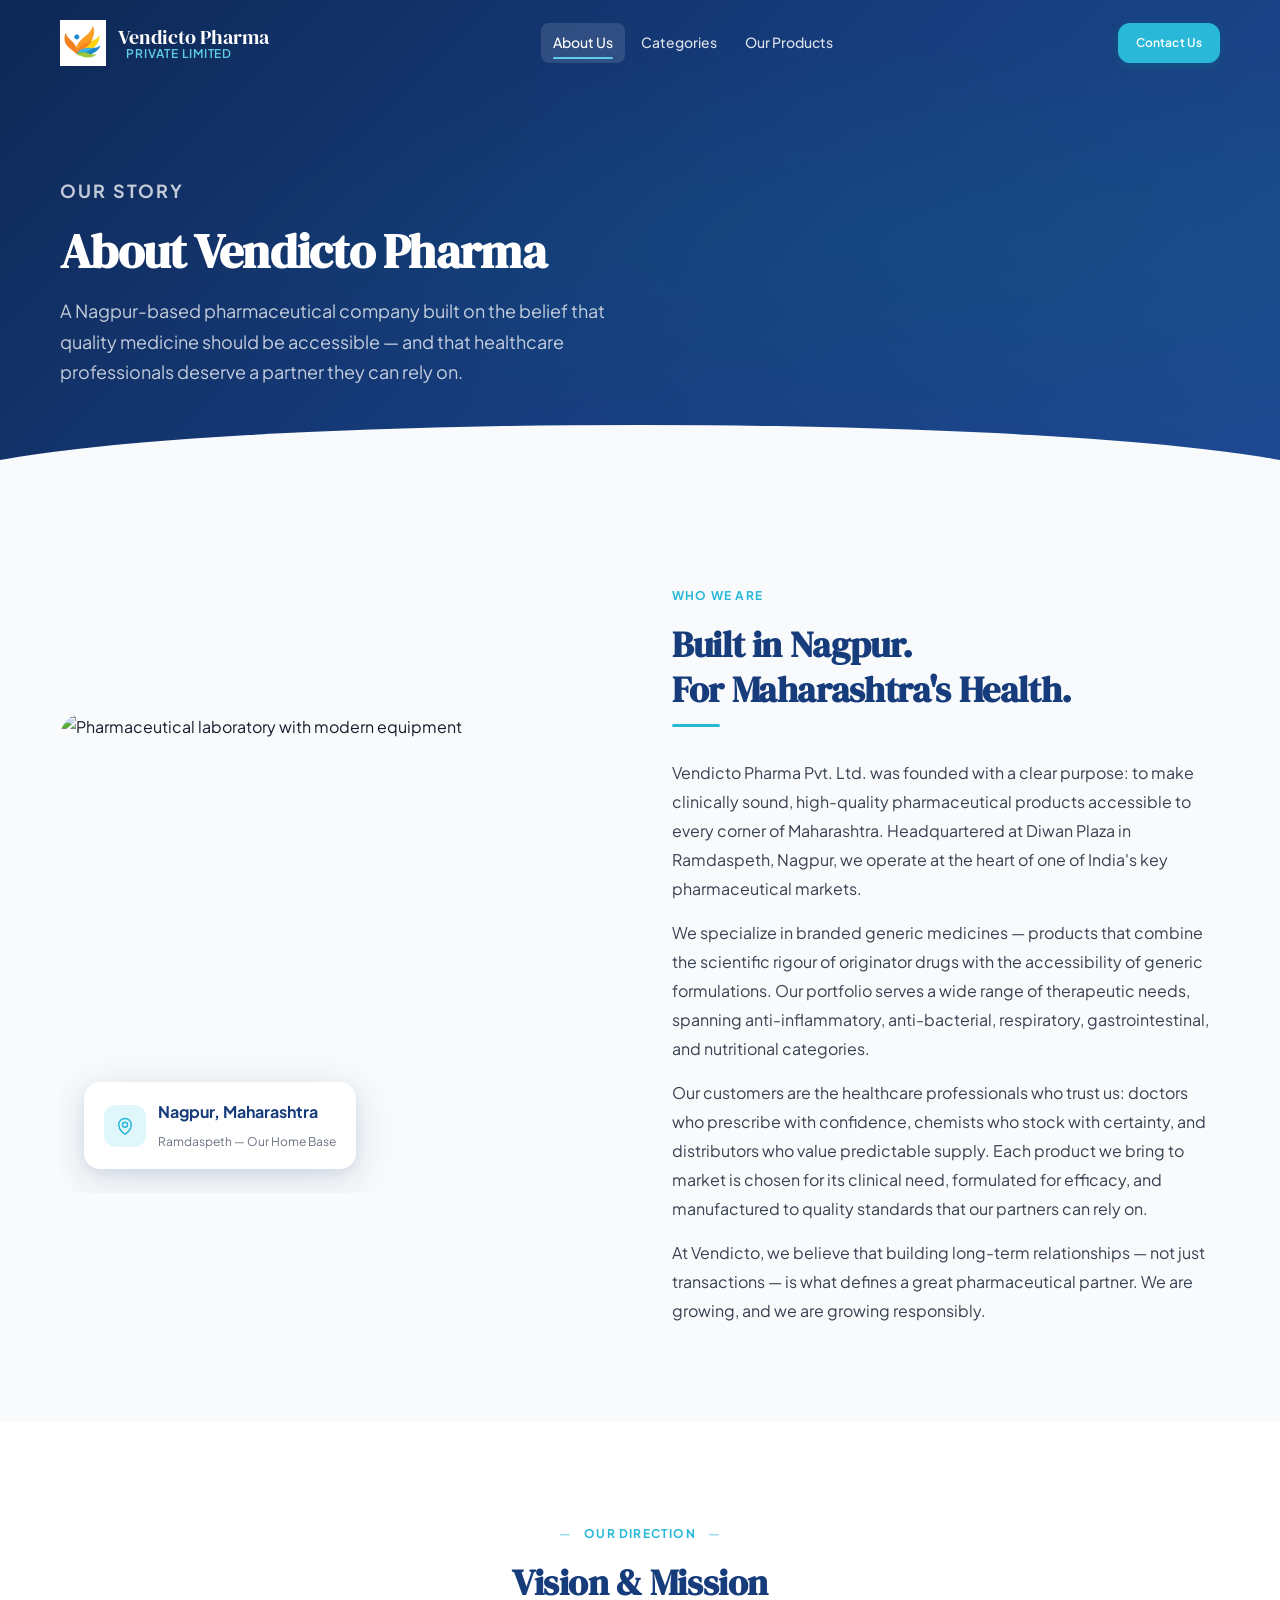
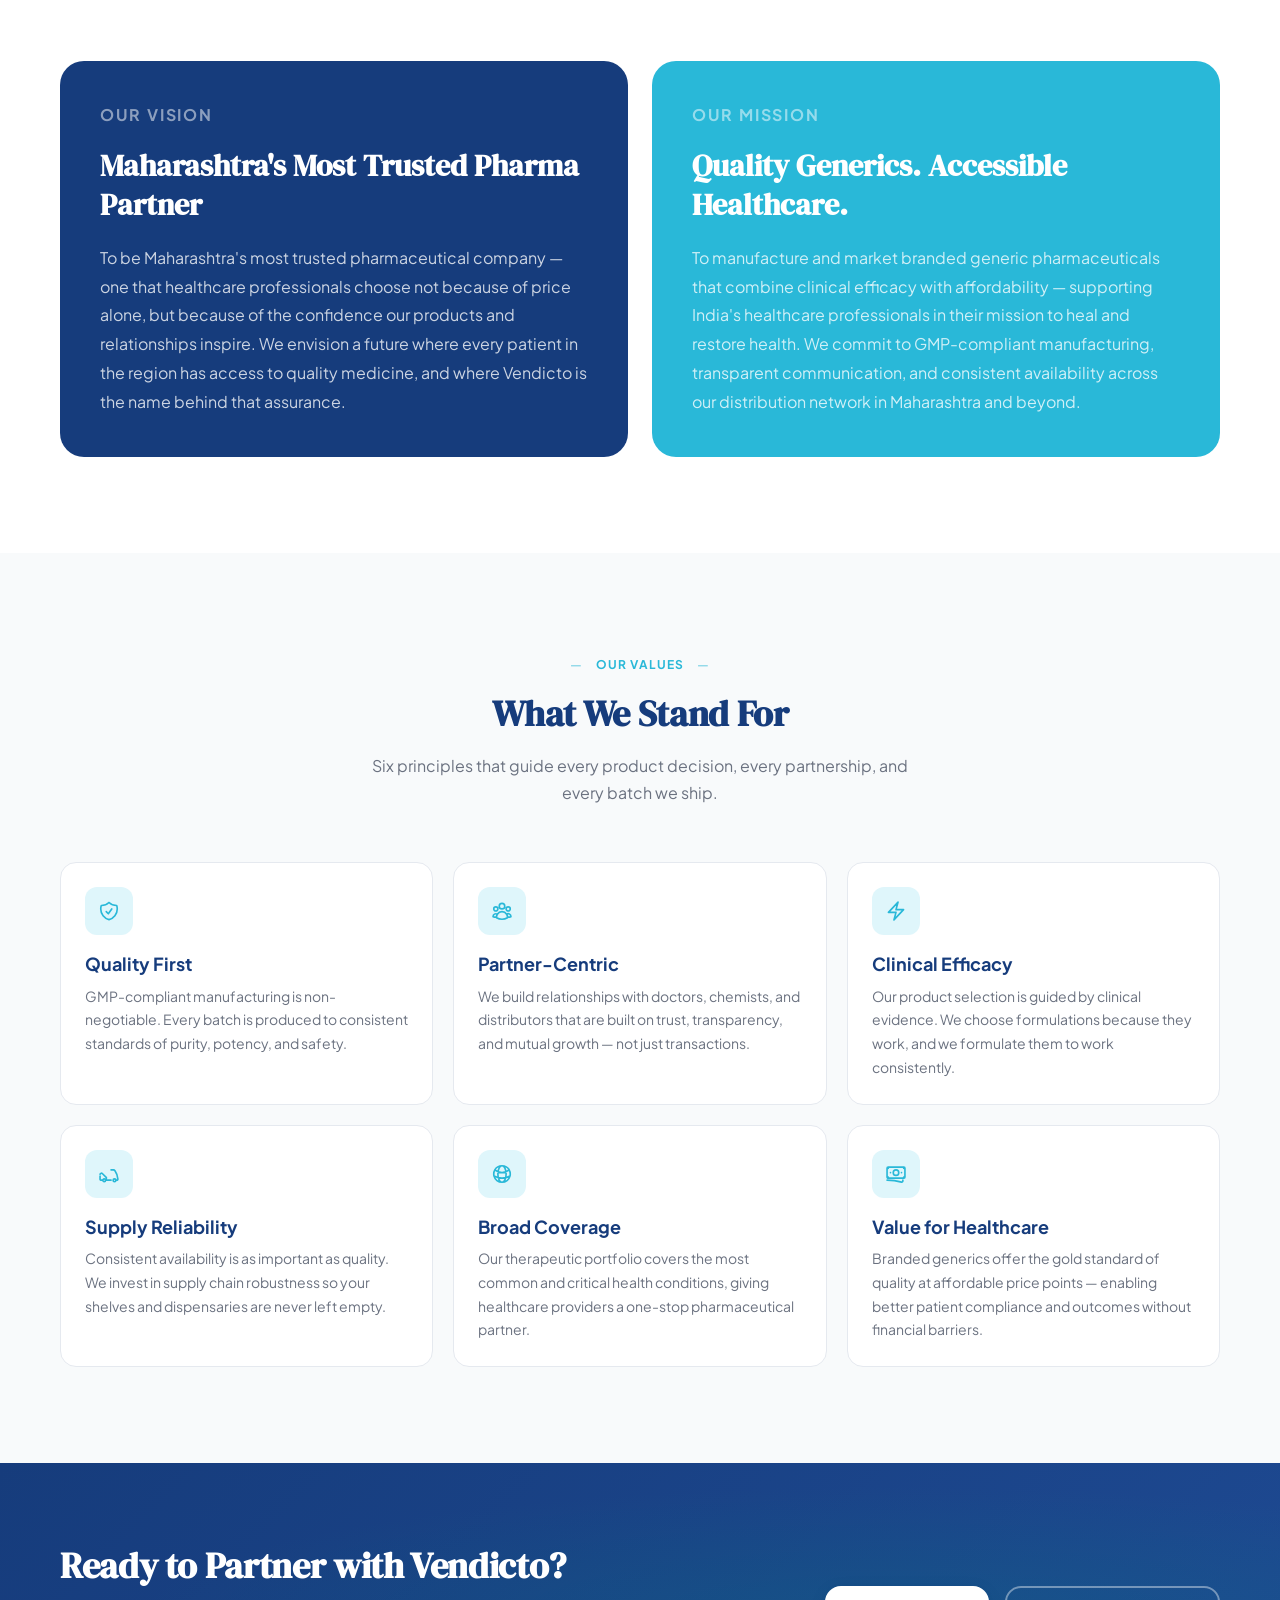
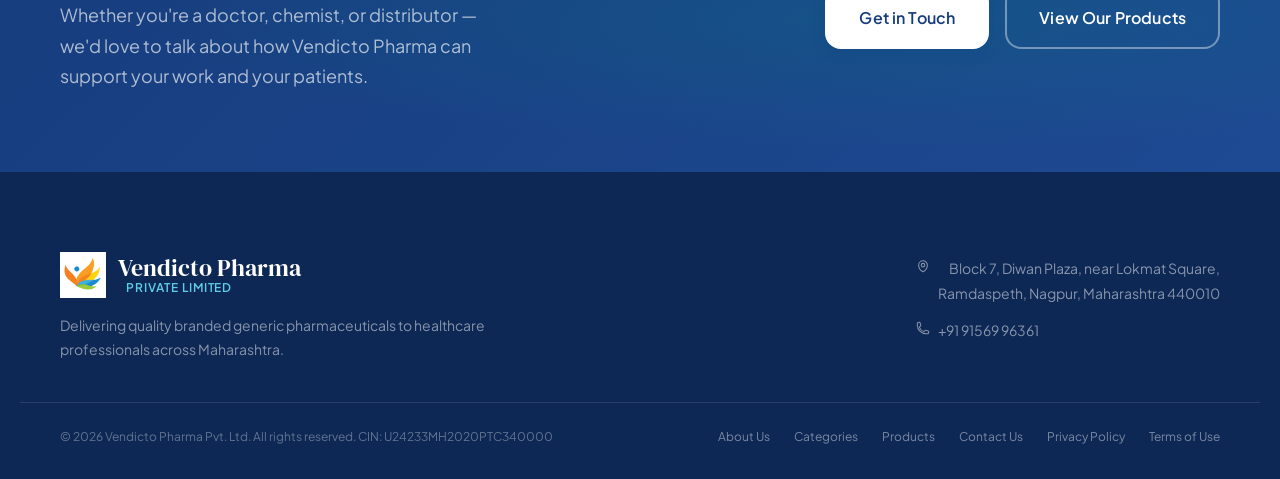
==== commit 59151269: "Update brand monogram and add favicon across all pages Replace old navy/cyan icon with the new color" ====
--- a/about.html
+++ b/about.html
@@ -6,6 +6,13 @@
   <meta name="description" content="About Vendicto Pharma Pvt. Ltd. — A Nagpur-based pharmaceutical company committed to quality branded generics. Learn our story, vision, and values." />
   <link rel="canonical" href="https://vendictopharma.com/about.html" />
   <title>About Us | Vendicto Pharma Pvt. Ltd.</title>
+
+  <!-- Favicon -->
+  <link rel="icon" type="image/png" sizes="32x32" href="favicon-32x32.png" />
+  <link rel="icon" type="image/png" sizes="16x16" href="favicon-16x16.png" />
+  <link rel="icon" type="image/png" sizes="192x192" href="favicon-192x192.png" />
+  <link rel="apple-touch-icon" sizes="180x180" href="apple-touch-icon.png" />
+  <link rel="shortcut icon" href="favicon.ico" />
 
   <link rel="preconnect" href="https://fonts.googleapis.com" />
   <link rel="preconnect" href="https://fonts.gstatic.com" crossorigin />
